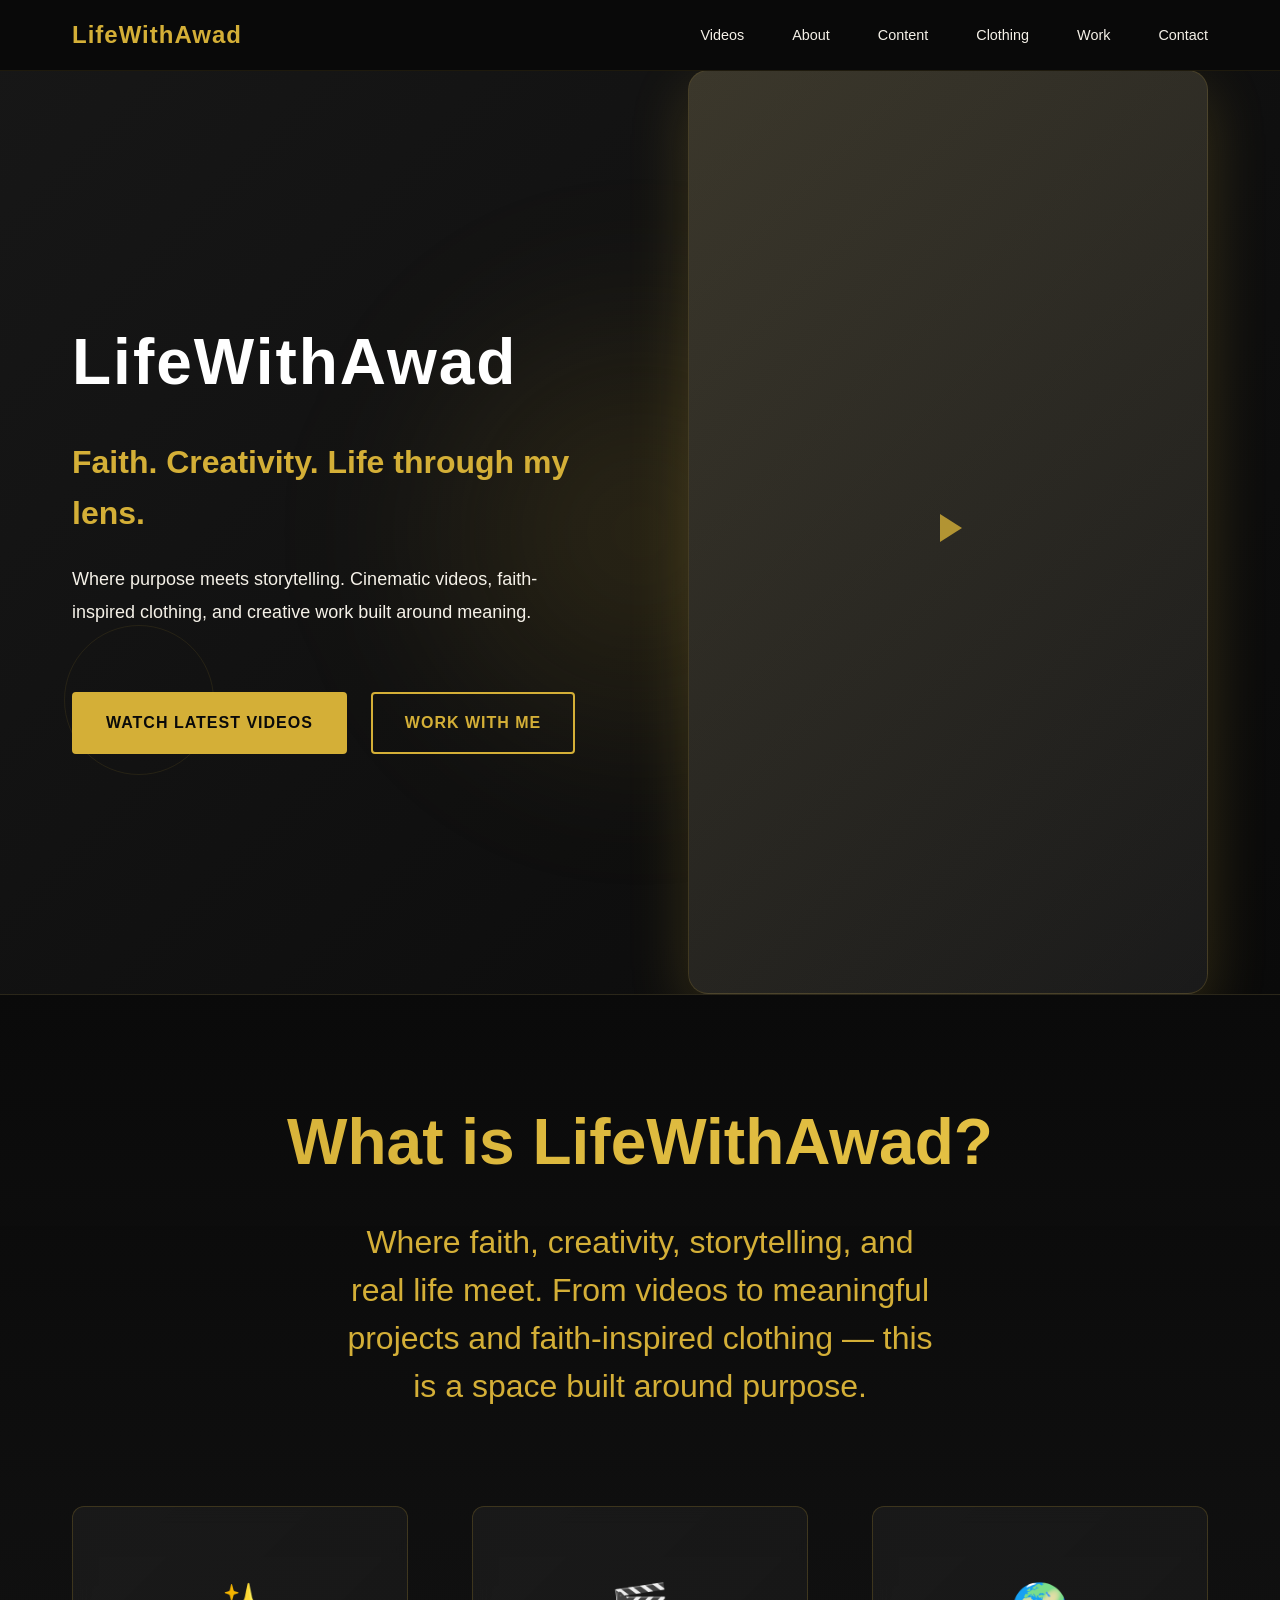
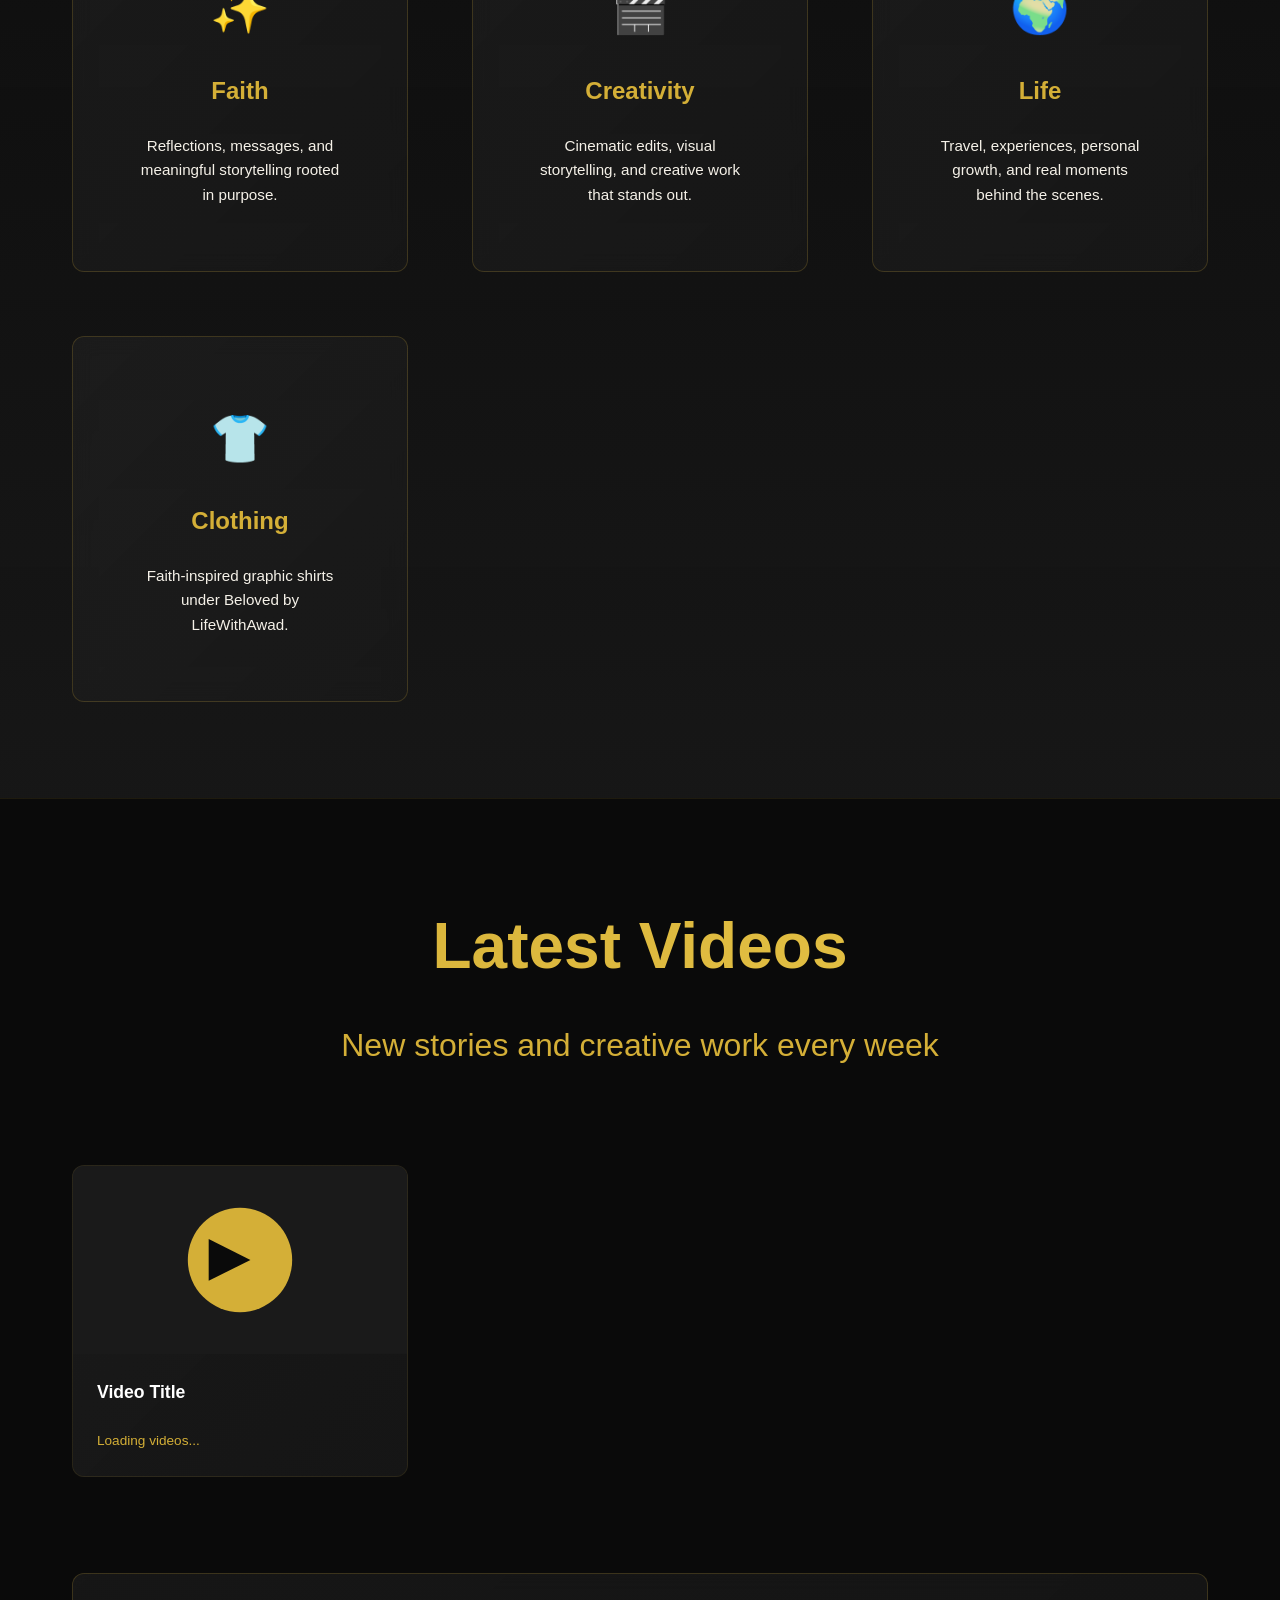
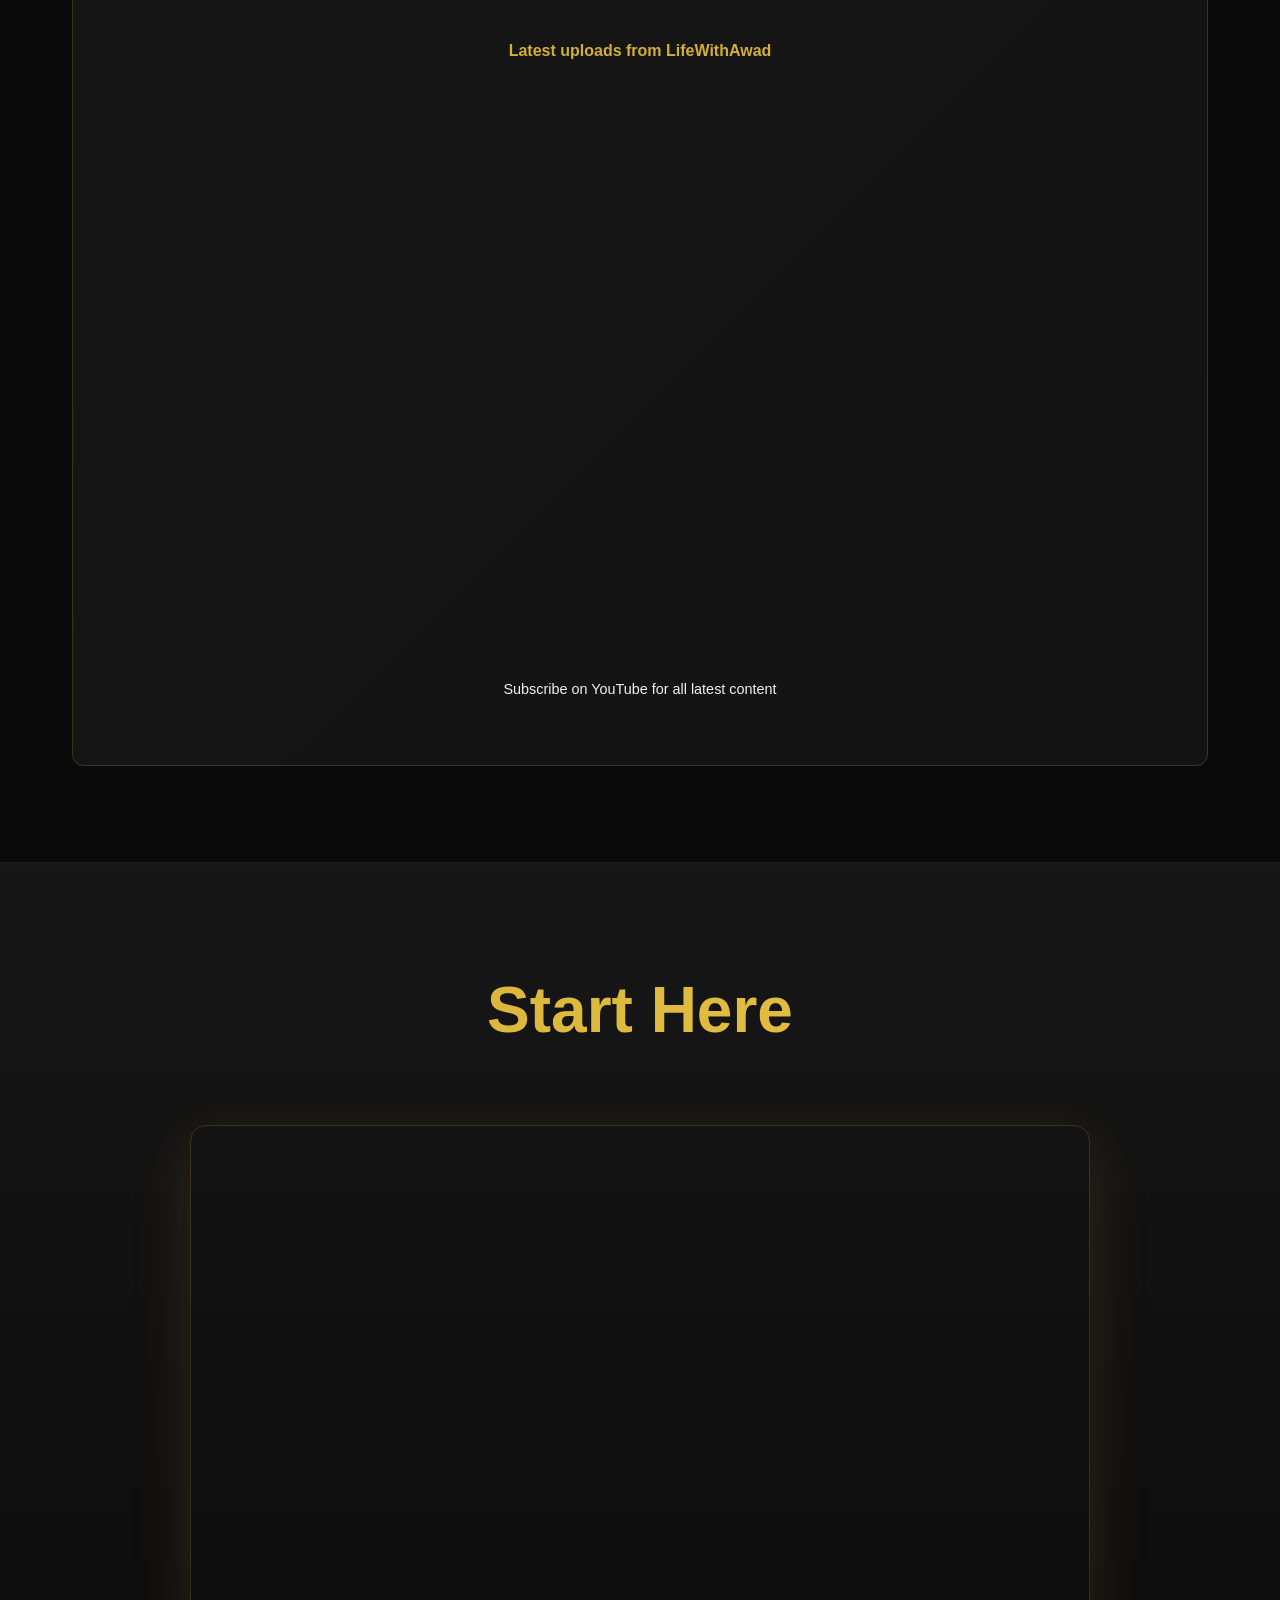
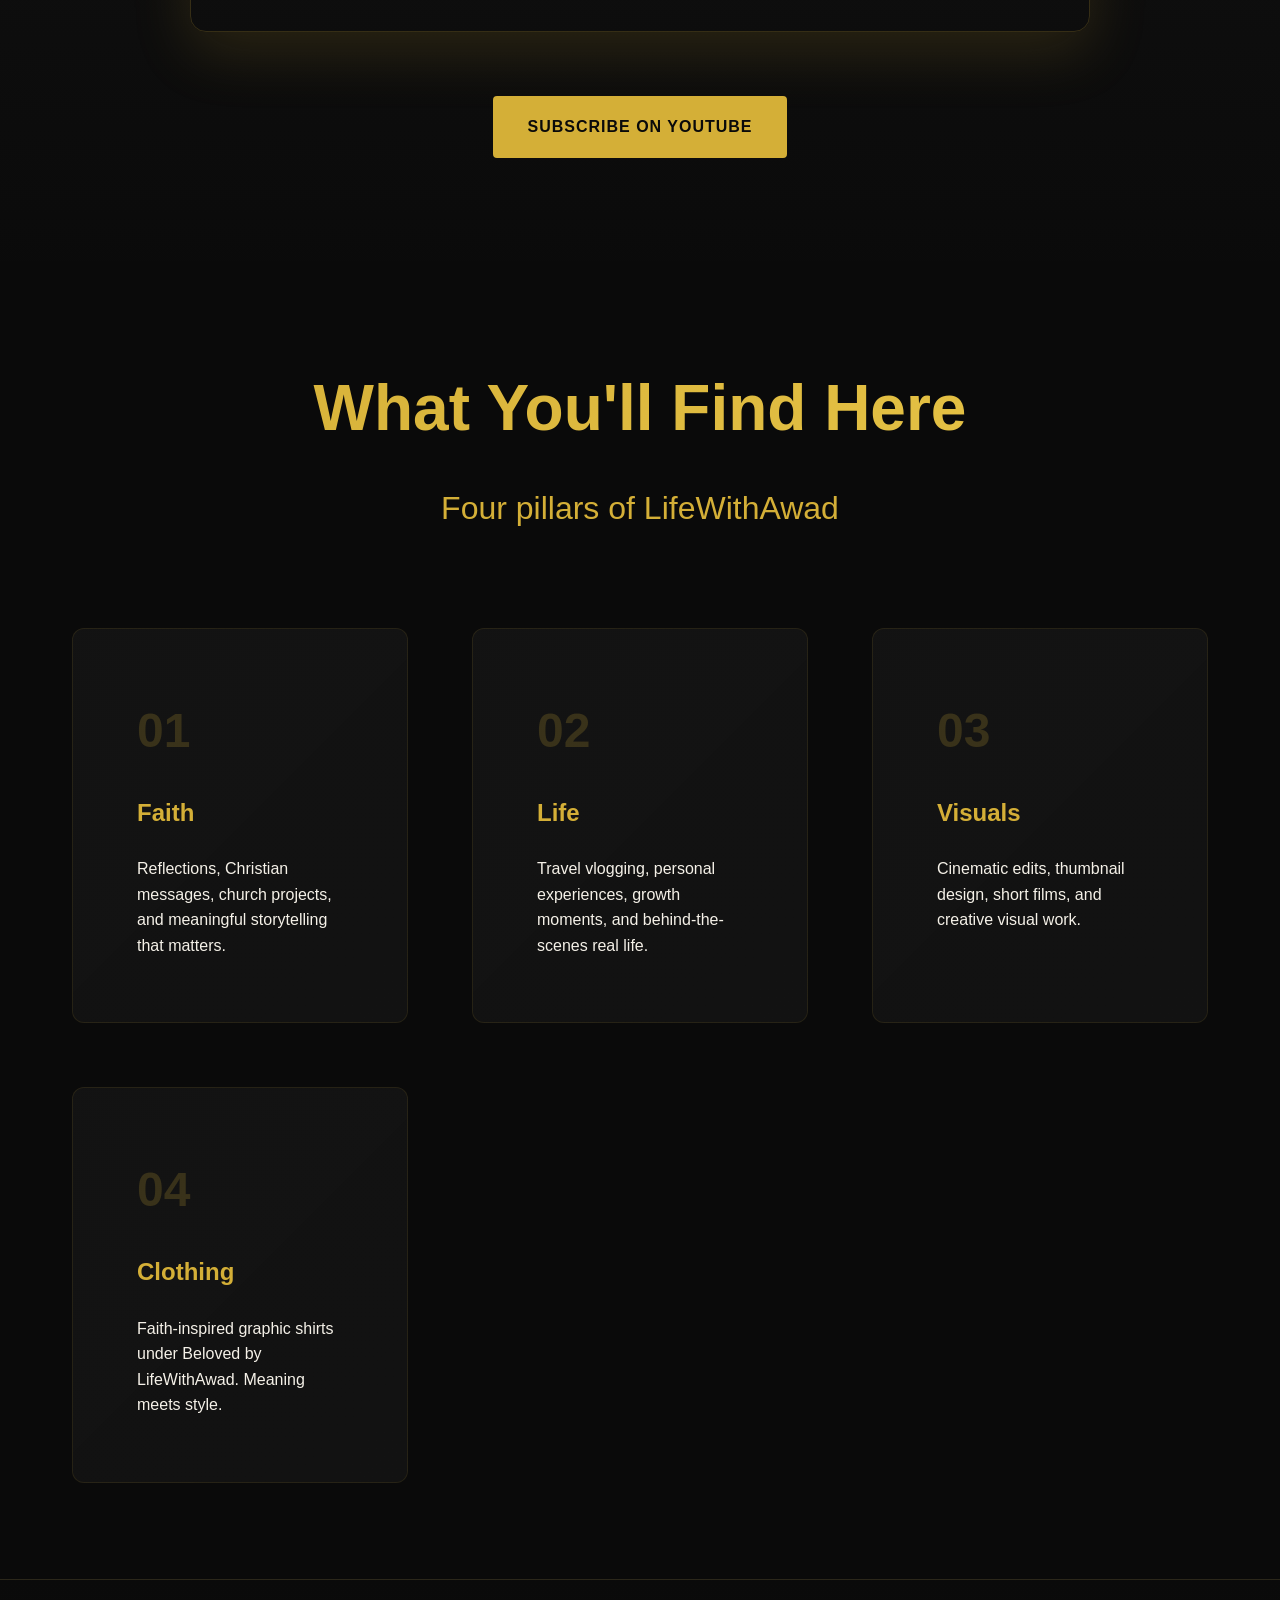
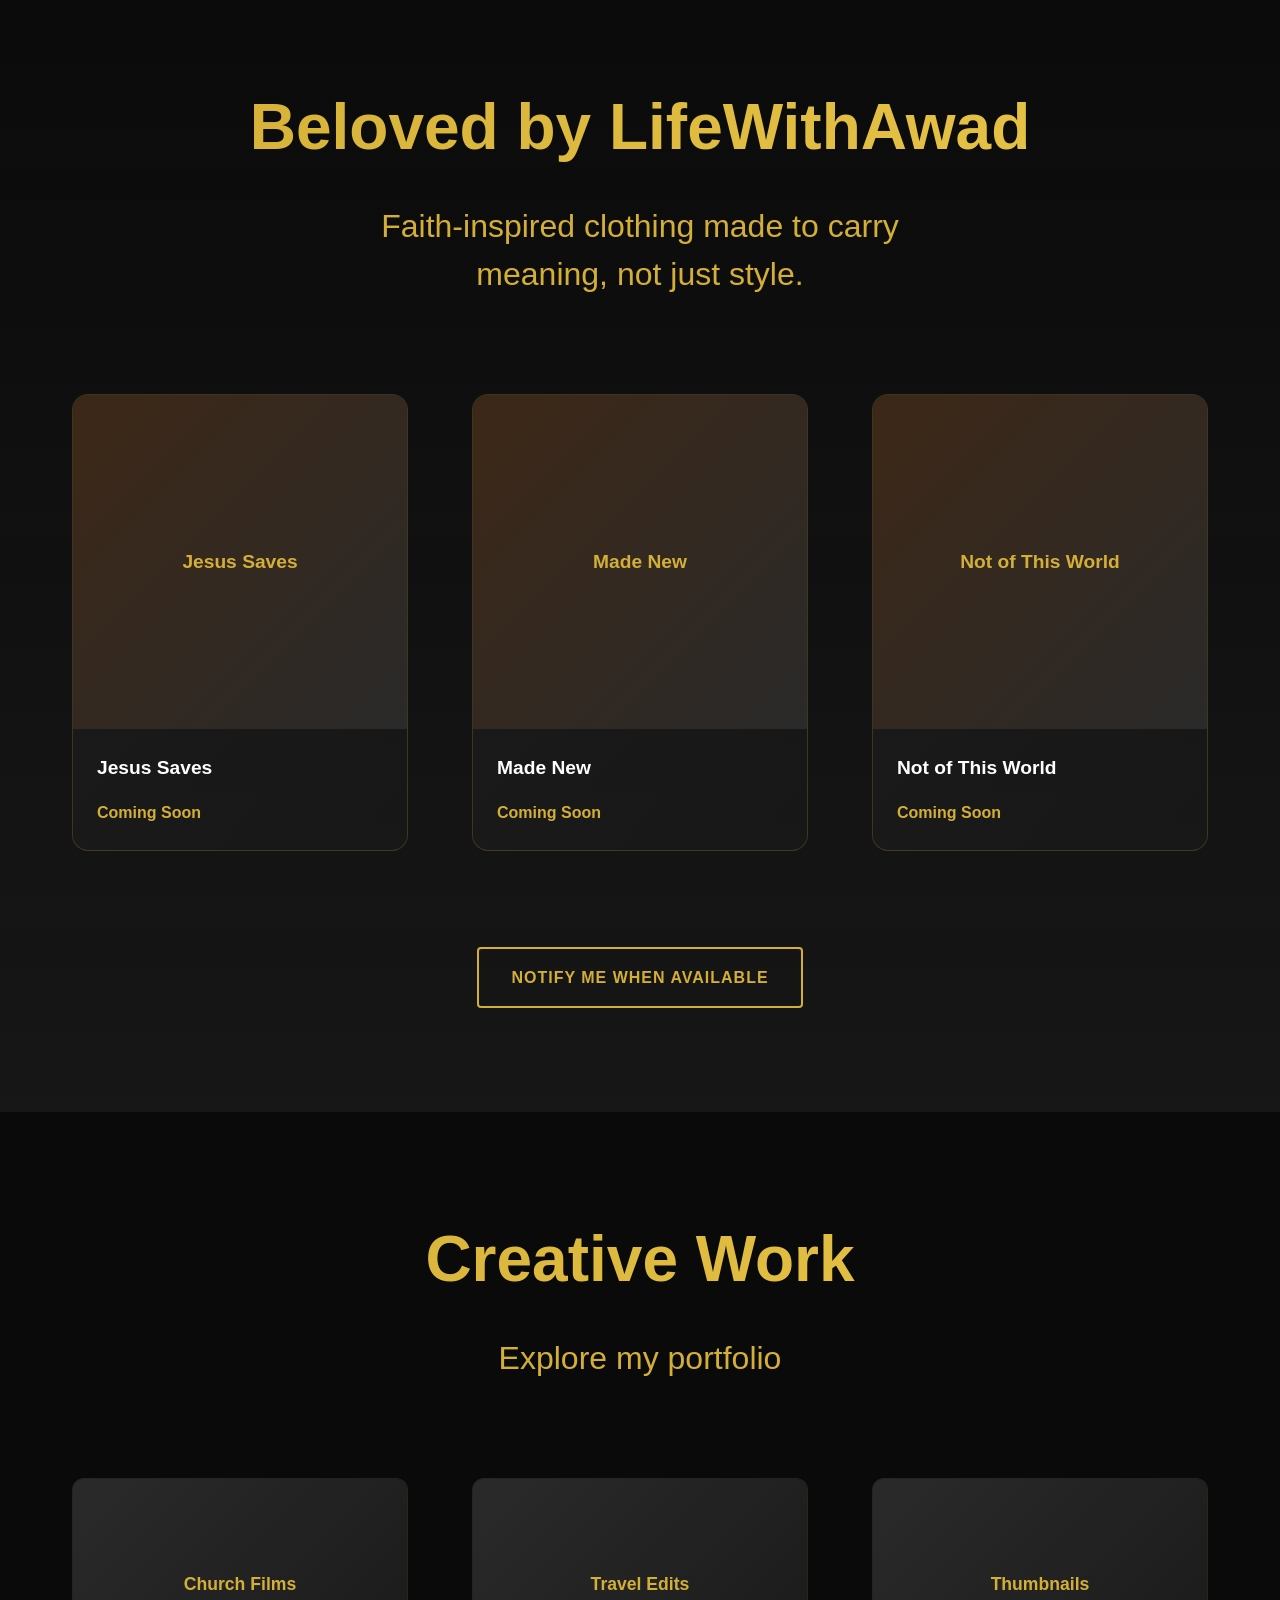
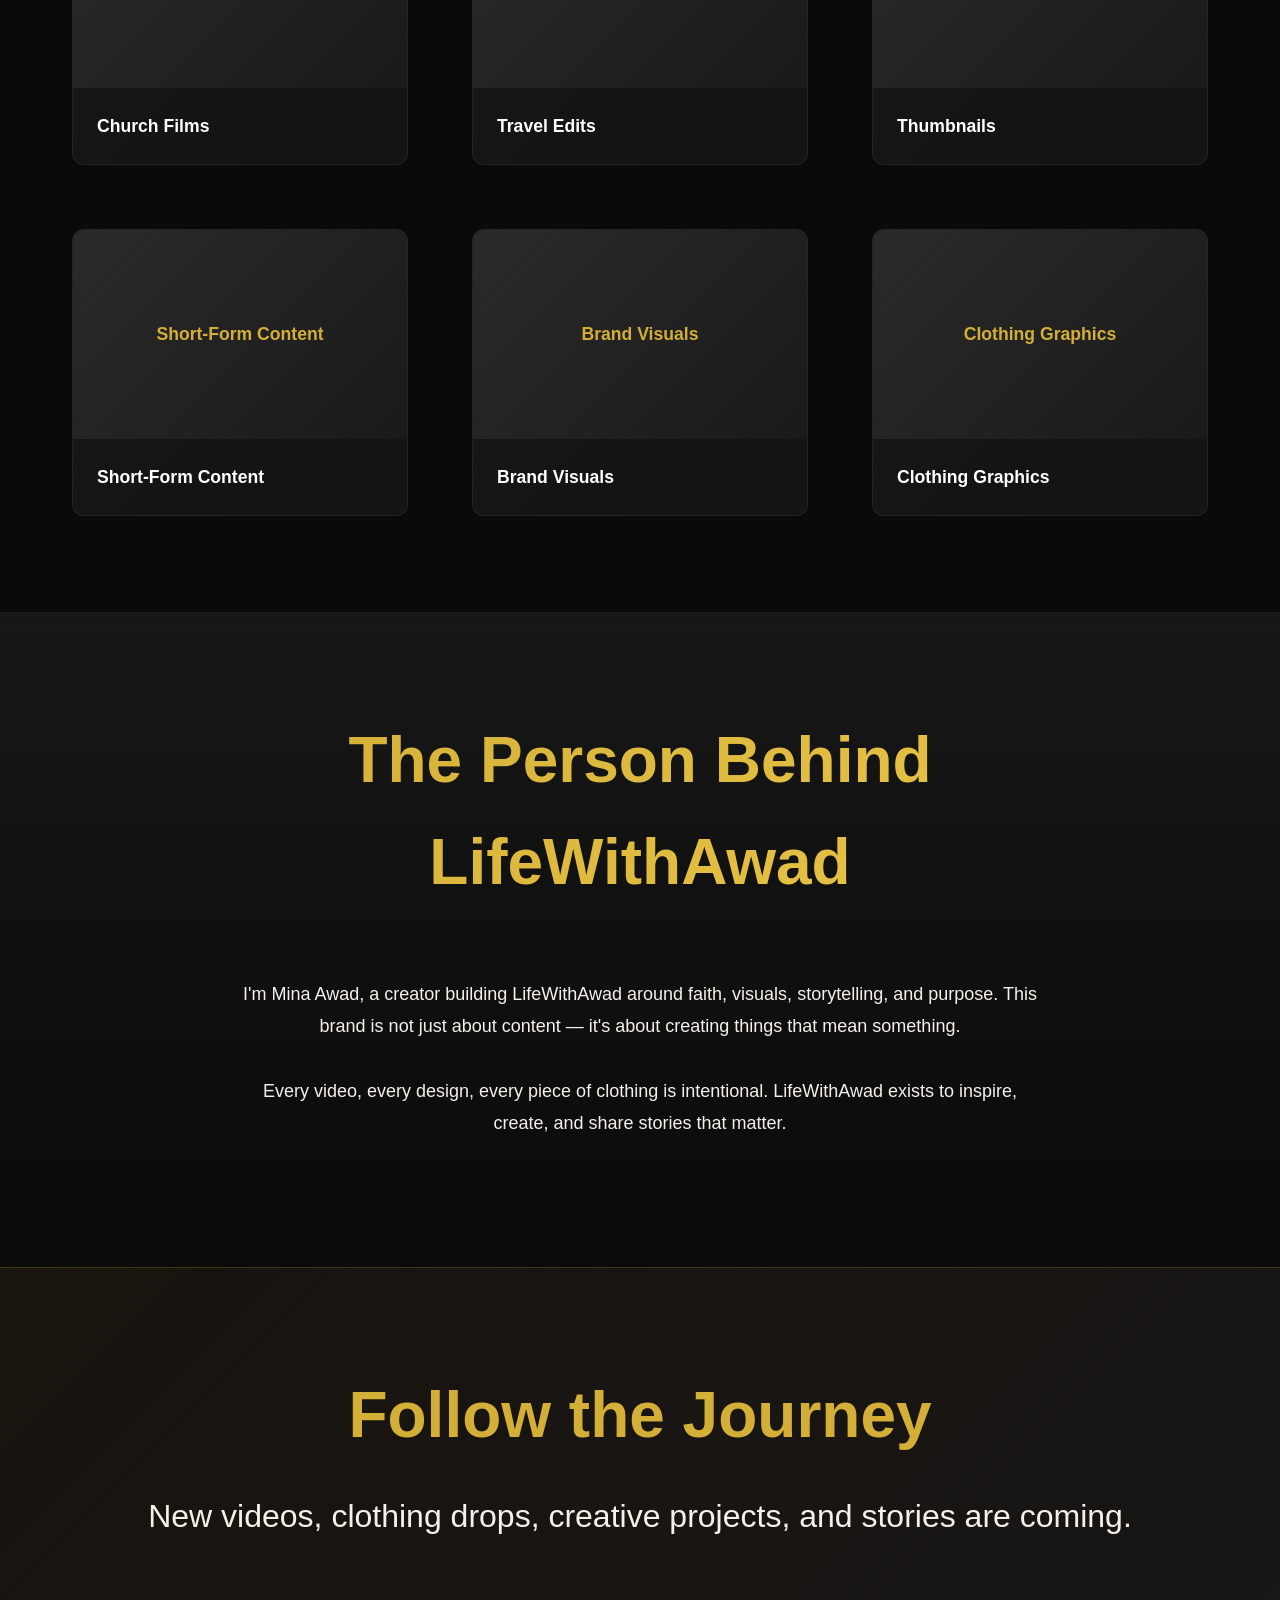
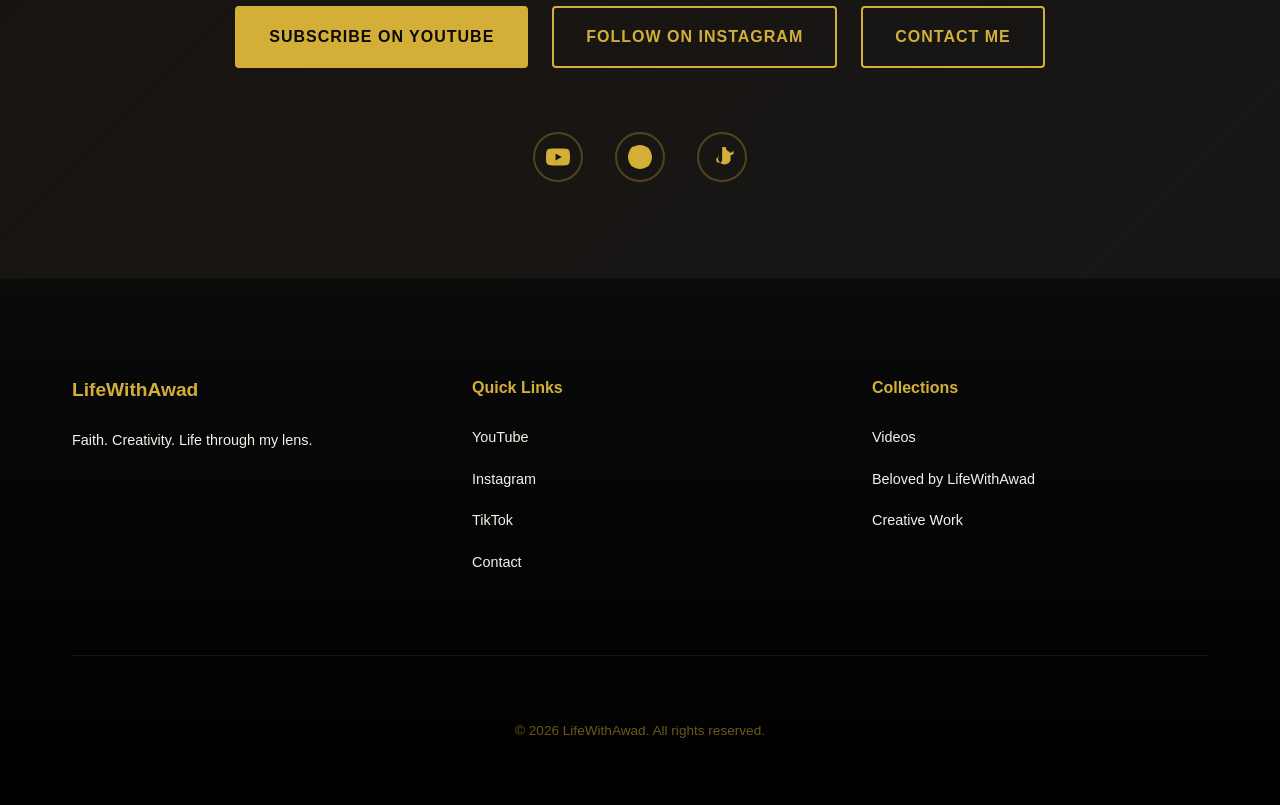
==== index.html @ f3b4cde4 "Initial commit: LifeWithAwad premium creator website" ====
<!DOCTYPE html>
<html lang="en">
<head>
    <meta charset="UTF-8">
    <meta name="viewport" content="width=device-width, initial-scale=1.0">
    <title>LifeWithAwad - Faith. Creativity. Life through my lens.</title>
    <meta name="description" content="LifeWithAwad: A cinematic creator brand blending faith, creativity, and storytelling. Explore videos, clothing, and creative work.">
    <link rel="stylesheet" href="styles.css">
</head>
<body>
    <!-- Navigation -->
    <nav class="navbar">
        <div class="nav-container">
            <div class="nav-logo">LifeWithAwad</div>
            <button class="hamburger" aria-label="Toggle menu">
                <span></span>
                <span></span>
                <span></span>
            </button>
            <ul class="nav-menu">
                <li><a href="#videos" class="nav-link">Videos</a></li>
                <li><a href="#about-what" class="nav-link">About</a></li>
                <li><a href="#pillars" class="nav-link">Content</a></li>
                <li><a href="#merch" class="nav-link">Clothing</a></li>
                <li><a href="#portfolio" class="nav-link">Work</a></li>
                <li><a href="#cta" class="nav-link">Contact</a></li>
            </ul>
        </div>
    </nav>

    <!-- Hero Section -->
    <section class="hero">
        <div class="hero-background">
            <div class="hero-gradient"></div>
            <div class="hero-glow"></div>
            <div class="floating-element float-1"></div>
            <div class="floating-element float-2"></div>
            <div class="floating-element float-3"></div>
        </div>

        <div class="hero-container">
            <div class="hero-content">
                <h1 class="hero-title">LifeWithAwad</h1>
                <p class="hero-tagline">Faith. Creativity. Life through my lens.</p>
                <p class="hero-description">
                    Where purpose meets storytelling. Cinematic videos, faith-inspired clothing, and creative work built around meaning.
                </p>
                <div class="hero-buttons">
                    <a href="#videos" class="btn btn-primary">Watch Latest Videos</a>
                    <a href="#cta" class="btn btn-secondary">Work With Me</a>
                </div>
            </div>

            <div class="hero-visual">
                <div class="video-card-mockup">
                    <div class="video-card-gradient"></div>
                    <div class="play-button">
                        <svg viewBox="0 0 24 24" width="48" height="48" fill="currentColor">
                            <path d="M8 5v14l11-7z"/>
                        </svg>
                    </div>
                </div>
            </div>
        </div>
    </section>

    <!-- What is LifeWithAwad -->
    <section class="what-is" id="about-what">
        <div class="container">
            <div class="section-header">
                <h2>What is LifeWithAwad?</h2>
                <p class="section-subtitle">
                    Where faith, creativity, storytelling, and real life meet. From videos to meaningful projects and faith-inspired clothing — this is a space built around purpose.
                </p>
            </div>

            <div class="pillars-grid">
                <div class="pillar-card" data-reveal>
                    <div class="pillar-icon">✨</div>
                    <h3>Faith</h3>
                    <p>Reflections, messages, and meaningful storytelling rooted in purpose.</p>
                </div>
                <div class="pillar-card" data-reveal>
                    <div class="pillar-icon">🎬</div>
                    <h3>Creativity</h3>
                    <p>Cinematic edits, visual storytelling, and creative work that stands out.</p>
                </div>
                <div class="pillar-card" data-reveal>
                    <div class="pillar-icon">🌍</div>
                    <h3>Life</h3>
                    <p>Travel, experiences, personal growth, and real moments behind the scenes.</p>
                </div>
                <div class="pillar-card" data-reveal>
                    <div class="pillar-icon">👕</div>
                    <h3>Clothing</h3>
                    <p>Faith-inspired graphic shirts under Beloved by LifeWithAwad.</p>
                </div>
            </div>
        </div>
    </section>

    <!-- Latest YouTube Videos -->
    <section class="videos-section" id="videos">
        <div class="container">
            <div class="section-header">
                <h2>Latest Videos</h2>
                <p class="section-subtitle">New stories and creative work every week</p>
            </div>

            <div class="videos-grid" id="videos-grid">
                <!-- Videos will be loaded here dynamically, or fallback to static embed -->
                <div class="video-card" data-reveal>
                    <div class="video-thumbnail-placeholder">
                        <svg viewBox="0 0 16 9" fill="none" xmlns="http://www.w3.org/2000/svg">
                            <rect width="16" height="9" fill="#1a1a1a"/>
                            <circle cx="8" cy="4.5" r="2.5" fill="#d4af37"/>
                            <path d="M6.5 3.5L6.5 5.5L8.5 4.5Z" fill="#0a0a0a"/>
                        </svg>
                    </div>
                    <h3>Video Title</h3>
                    <p class="video-date">Loading videos...</p>
                </div>
            </div>

            <!-- YouTube Playlist Fallback Embed -->
            <div class="youtube-playlist-embed">
                <p class="embed-label">Latest uploads from LifeWithAwad</p>
                <iframe
                    width="100%"
                    height="480"
                    src="https://www.youtube.com/embed?listType=user_uploads&list=LifeWithAwad"
                    frameborder="0"
                    allow="autoplay; encrypted-media"
                    allowfullscreen
                    title="LifeWithAwad YouTube Channel">
                </iframe>
                <p class="embed-note">Subscribe on YouTube for all latest content</p>
            </div>
        </div>
    </section>

    <!-- Featured Video Section -->
    <section class="featured-section">
        <div class="container">
            <h2>Start Here</h2>
            <div class="featured-video-wrapper">
                <iframe
                    width="100%"
                    height="600"
                    src="https://www.youtube.com/embed/dQw4w9WgXcQ"
                    frameborder="0"
                    allow="autoplay; encrypted-media"
                    allowfullscreen
                    title="LifeWithAwad Featured Video">
                </iframe>
            </div>
            <div class="featured-cta">
                <a href="https://www.youtube.com/@LifeWithAwad" target="_blank" class="btn btn-primary">Subscribe on YouTube</a>
            </div>
        </div>
    </section>

    <!-- Content Pillars -->
    <section class="pillars-section" id="pillars">
        <div class="container">
            <div class="section-header">
                <h2>What You'll Find Here</h2>
                <p class="section-subtitle">Four pillars of LifeWithAwad</p>
            </div>

            <div class="pillars-showcase">
                <div class="pillar-item" data-reveal>
                    <div class="pillar-number">01</div>
                    <h3>Faith</h3>
                    <p>Reflections, Christian messages, church projects, and meaningful storytelling that matters.</p>
                </div>
                <div class="pillar-item" data-reveal>
                    <div class="pillar-number">02</div>
                    <h3>Life</h3>
                    <p>Travel vlogging, personal experiences, growth moments, and behind-the-scenes real life.</p>
                </div>
                <div class="pillar-item" data-reveal>
                    <div class="pillar-number">03</div>
                    <h3>Visuals</h3>
                    <p>Cinematic edits, thumbnail design, short films, and creative visual work.</p>
                </div>
                <div class="pillar-item" data-reveal>
                    <div class="pillar-number">04</div>
                    <h3>Clothing</h3>
                    <p>Faith-inspired graphic shirts under Beloved by LifeWithAwad. Meaning meets style.</p>
                </div>
            </div>
        </div>
    </section>

    <!-- Beloved by LifeWithAwad (Merch) -->
    <section class="merch-section" id="merch">
        <div class="container">
            <div class="section-header">
                <h2>Beloved by LifeWithAwad</h2>
                <p class="section-subtitle">Faith-inspired clothing made to carry meaning, not just style.</p>
            </div>

            <div class="merch-grid">
                <div class="merch-card" data-reveal>
                    <div class="merch-image-placeholder">
                        <span>Jesus Saves</span>
                    </div>
                    <h3>Jesus Saves</h3>
                    <p>Coming Soon</p>
                </div>
                <div class="merch-card" data-reveal>
                    <div class="merch-image-placeholder">
                        <span>Made New</span>
                    </div>
                    <h3>Made New</h3>
                    <p>Coming Soon</p>
                </div>
                <div class="merch-card" data-reveal>
                    <div class="merch-image-placeholder">
                        <span>Not of This World</span>
                    </div>
                    <h3>Not of This World</h3>
                    <p>Coming Soon</p>
                </div>
            </div>

            <div class="merch-cta">
                <a href="#cta" class="btn btn-secondary">Notify Me When Available</a>
            </div>
        </div>
    </section>

    <!-- Creative Portfolio -->
    <section class="portfolio-section" id="portfolio">
        <div class="container">
            <div class="section-header">
                <h2>Creative Work</h2>
                <p class="section-subtitle">Explore my portfolio</p>
            </div>

            <div class="portfolio-grid">
                <div class="portfolio-card" data-reveal>
                    <div class="portfolio-placeholder">
                        <span>Church Films</span>
                    </div>
                    <h3>Church Films</h3>
                </div>
                <div class="portfolio-card" data-reveal>
                    <div class="portfolio-placeholder">
                        <span>Travel Edits</span>
                    </div>
                    <h3>Travel Edits</h3>
                </div>
                <div class="portfolio-card" data-reveal>
                    <div class="portfolio-placeholder">
                        <span>Thumbnails</span>
                    </div>
                    <h3>Thumbnails</h3>
                </div>
                <div class="portfolio-card" data-reveal>
                    <div class="portfolio-placeholder">
                        <span>Short-Form Content</span>
                    </div>
                    <h3>Short-Form Content</h3>
                </div>
                <div class="portfolio-card" data-reveal>
                    <div class="portfolio-placeholder">
                        <span>Brand Visuals</span>
                    </div>
                    <h3>Brand Visuals</h3>
                </div>
                <div class="portfolio-card" data-reveal>
                    <div class="portfolio-placeholder">
                        <span>Clothing Graphics</span>
                    </div>
                    <h3>Clothing Graphics</h3>
                </div>
            </div>
        </div>
    </section>

    <!-- About Section -->
    <section class="about-section">
        <div class="container">
            <div class="about-content" data-reveal>
                <h2>The Person Behind LifeWithAwad</h2>
                <p>
                    I'm Mina Awad, a creator building LifeWithAwad around faith, visuals, storytelling, and purpose. This brand is not just about content — it's about creating things that mean something.
                </p>
                <p>
                    Every video, every design, every piece of clothing is intentional. LifeWithAwad exists to inspire, create, and share stories that matter.
                </p>
            </div>
        </div>
    </section>

    <!-- Final CTA Section -->
    <section class="cta-section" id="cta">
        <div class="container">
            <div class="cta-content">
                <h2>Follow the Journey</h2>
                <p>New videos, clothing drops, creative projects, and stories are coming.</p>
                <div class="cta-buttons">
                    <!-- UPDATE THESE LINKS WITH YOUR ACTUAL SOCIAL MEDIA AND CONTACT INFO -->
                    <a href="https://www.youtube.com/@LifeWithAwad" target="_blank" class="btn btn-primary">Subscribe on YouTube</a>
                    <a href="https://www.instagram.com/lifewithaawad" target="_blank" class="btn btn-secondary">Follow on Instagram</a>
                    <a href="mailto:contact@lifewithawaad.com" class="btn btn-secondary">Contact Me</a>
                </div>
            </div>
            <div class="social-icons">
                <!-- UPDATE THESE LINKS -->
                <a href="https://www.youtube.com/@LifeWithAwad" target="_blank" aria-label="YouTube" class="social-icon">
                    <svg viewBox="0 0 24 24" fill="currentColor"><path d="M23.498 6.186a3.016 3.016 0 0 0-2.122-2.136C19.505 3.545 12 3.545 12 3.545s-7.505 0-9.377.505A3.017 3.017 0 0 0 .502 6.186C0 8.07 0 12 0 12s0 3.93.502 5.814a3.016 3.016 0 0 0 2.122 2.136c1.871.505 9.376.505 9.376.505s7.505 0 9.377-.505a3.015 3.015 0 0 0 2.122-2.136C24 15.93 24 12 24 12s0-3.93-.502-5.814zM9.545 15.568V8.432L15.818 12l-6.273 3.568z"/></svg>
                </a>
                <a href="https://www.instagram.com/lifewithaawad" target="_blank" aria-label="Instagram" class="social-icon">
                    <svg viewBox="0 0 24 24" fill="currentColor"><path d="M12 0C5.373 0 0 5.373 0 12s5.373 12 12 12 12-5.373 12-12S18.627 0 12 0m0 2.162c2.703 0 3.02.01 4.083.06 1.064.049 1.62.228 2.228.5.588.267 1.024.556 1.466 1.002.445.443.735.876 1.002 1.466.272.608.45 1.163.499 2.228.052 1.064.061 1.38.061 4.083s-.009 3.02-.061 4.083c-.049 1.064-.227 1.62-.499 2.228a3.9 3.9 0 0 1-1.002 1.466 3.83 3.83 0 0 1-1.466 1.002c-.608.272-1.163.45-2.228.499-1.064.052-1.38.061-4.083.061s-3.02-.009-4.083-.061c-1.064-.049-1.62-.227-2.228-.499a3.9 3.9 0 0 1-1.466-1.002 3.83 3.83 0 0 1-1.002-1.466c-.272-.608-.45-1.163-.499-2.228C2.171 15.02 2.162 14.703 2.162 12s.009-3.02.061-4.083c.049-1.064.227-1.62.499-2.228a3.9 3.9 0 0 1 1.002-1.466 3.83 3.83 0 0 1 1.466-1.002c.608-.272 1.163-.45 2.228-.499 1.064-.052 1.38-.061 4.083-.061m0-1.296C9.21 0.866 8.869.875 7.776.927 6.689.978 5.891 1.162 5.203 1.442 4.491 1.732 3.899 2.124 3.312 2.707c-.587.587-.978 1.179-1.265 1.891-.281.688-.464 1.486-.515 2.573C1.466 8.869 1.458 9.21 1.458 12s.008 3.131.059 4.224c.051 1.087.234 1.885.515 2.573.287.712.678 1.304 1.265 1.891.587.583 1.179.974 1.891 1.265.688.281 1.486.464 2.573.515 1.093.051 1.434.059 4.224.059s3.131-.008 4.224-.059c1.087-.051 1.885-.234 2.573-.515.712-.287 1.304-.678 1.891-1.265.583-.587.974-1.179 1.265-1.891.281-.688.464-1.486.515-2.573.051-1.093.059-1.434.059-4.224s-.008-3.131-.059-4.224c-.051-1.087-.234-1.885-.515-2.573-.287-.712-.678-1.304-1.265-1.891-.587-.583-1.179-.974-1.891-1.265-.688-.281-1.486-.464-2.573-.515C15.131.875 14.79.866 12 .866z"/></svg>
                </a>
                <a href="https://www.tiktok.com/@lifewithaawad" target="_blank" aria-label="TikTok" class="social-icon">
                    <svg viewBox="0 0 24 24" fill="currentColor"><path d="M19.59 6.69a4.83 4.83 0 0 1-3.77-4.25V2h-3.68v12.7a2.85 2.85 0 1 1-5.92 0 2.87 2.87 0 0 1 2.31-2.64V9.86a6.59 6.59 0 1 0 12.03 5.75v-5.62a4.71 4.71 0 0 0 2.93-.9v-3.3a4.5 4.5 0 0 1-3.88 2z"/></svg>
                </a>
            </div>
        </div>
    </section>

    <!-- Footer -->
    <footer class="footer">
        <div class="container">
            <div class="footer-content">
                <div class="footer-section">
                    <h3>LifeWithAwad</h3>
                    <p>Faith. Creativity. Life through my lens.</p>
                </div>
                <div class="footer-section">
                    <h4>Quick Links</h4>
                    <ul>
                        <li><a href="https://www.youtube.com/@LifeWithAwad" target="_blank">YouTube</a></li>
                        <li><a href="https://www.instagram.com/lifewithaawad" target="_blank">Instagram</a></li>
                        <li><a href="https://www.tiktok.com/@lifewithaawad" target="_blank">TikTok</a></li>
                        <li><a href="mailto:contact@lifewithaawad.com">Contact</a></li>
                    </ul>
                </div>
                <div class="footer-section">
                    <h4>Collections</h4>
                    <ul>
                        <li><a href="#videos">Videos</a></li>
                        <li><a href="#merch">Beloved by LifeWithAwad</a></li>
                        <li><a href="#portfolio">Creative Work</a></li>
                    </ul>
                </div>
            </div>
            <div class="footer-bottom">
                <p>&copy; 2026 LifeWithAwad. All rights reserved.</p>
            </div>
        </div>
    </footer>

    <script src="script.js"></script>
</body>
</html>
---- styles.css ----
/* ====== CSS Variables & Reset ====== */
:root {
    --color-black: #0a0a0a;
    --color-charcoal: #1a1a1a;
    --color-dark-gray: #2a2a2a;
    --color-gold: #d4af37;
    --color-gold-light: #e8c547;
    --color-cream: #f5f1e8;
    --color-white: #ffffff;
    --color-brown: #3d2817;

    --spacing-xs: 0.5rem;
    --spacing-sm: 1rem;
    --spacing-md: 1.5rem;
    --spacing-lg: 2rem;
    --spacing-xl: 3rem;
    --spacing-2xl: 4rem;
    --spacing-3xl: 6rem;

    --transition: all 0.3s cubic-bezier(0.25, 0.46, 0.45, 0.94);
    --transition-slow: all 0.6s cubic-bezier(0.25, 0.46, 0.45, 0.94);

    --font-primary: 'Segoe UI', Tahoma, Geneva, Verdana, sans-serif;
    --font-size-base: clamp(1rem, 1.5vw, 1.125rem);
    --font-size-lg: clamp(1.5rem, 2.5vw, 2rem);
    --font-size-xl: clamp(2rem, 4vw, 3rem);
    --font-size-2xl: clamp(2.5rem, 5vw, 4rem);

    scroll-behavior: smooth;
}

* {
    margin: 0;
    padding: 0;
    box-sizing: border-box;
}

body {
    font-family: var(--font-primary);
    background-color: var(--color-black);
    color: var(--color-cream);
    line-height: 1.6;
    overflow-x: hidden;
}

html {
    scroll-behavior: smooth;
}

/* ====== Utility Classes ====== */
.container {
    max-width: 1200px;
    margin: 0 auto;
    padding: 0 var(--spacing-lg);
}

.section-header {
    text-align: center;
    margin-bottom: var(--spacing-3xl);
}

.section-header h2 {
    font-size: var(--font-size-2xl);
    margin-bottom: var(--spacing-md);
    background: linear-gradient(135deg, var(--color-gold), var(--color-gold-light));
    -webkit-background-clip: text;
    -webkit-text-fill-color: transparent;
    background-clip: text;
}

.section-subtitle {
    font-size: var(--font-size-lg);
    color: var(--color-gold);
    max-width: 600px;
    margin: 0 auto;
    line-height: 1.5;
}

/* ====== Buttons ====== */
.btn {
    display: inline-block;
    padding: var(--spacing-sm) var(--spacing-lg);
    font-size: 1rem;
    font-weight: 600;
    text-decoration: none;
    border: 2px solid var(--color-gold);
    border-radius: 4px;
    transition: var(--transition);
    cursor: pointer;
    text-transform: uppercase;
    letter-spacing: 1px;
    position: relative;
    overflow: hidden;
}

.btn::before {
    content: '';
    position: absolute;
    top: 0;
    left: -100%;
    width: 100%;
    height: 100%;
    background-color: var(--color-gold);
    transition: left 0.3s ease;
    z-index: -1;
}

.btn:hover::before {
    left: 0;
}

.btn-primary {
    background-color: var(--color-gold);
    color: var(--color-black);
    border-color: var(--color-gold);
}

.btn-primary:hover {
    background-color: var(--color-gold-light);
    border-color: var(--color-gold-light);
    transform: translateY(-2px);
    box-shadow: 0 12px 24px rgba(212, 175, 55, 0.3);
}

.btn-secondary {
    background-color: transparent;
    color: var(--color-gold);
    border-color: var(--color-gold);
}

.btn-secondary:hover {
    background-color: var(--color-gold);
    color: var(--color-black);
    transform: translateY(-2px);
    box-shadow: 0 12px 24px rgba(212, 175, 55, 0.3);
}

/* ====== Navigation ====== */
.navbar {
    position: fixed;
    top: 0;
    width: 100%;
    background: rgba(10, 10, 10, 0.95);
    backdrop-filter: blur(10px);
    z-index: 1000;
    border-bottom: 1px solid rgba(212, 175, 55, 0.1);
}

.nav-container {
    max-width: 1200px;
    margin: 0 auto;
    padding: 0 var(--spacing-lg);
    display: flex;
    justify-content: space-between;
    align-items: center;
    height: 70px;
}

.nav-logo {
    font-size: 1.5rem;
    font-weight: bold;
    color: var(--color-gold);
    letter-spacing: 1px;
}

.nav-menu {
    display: flex;
    list-style: none;
    gap: var(--spacing-xl);
}

.nav-link {
    color: var(--color-cream);
    text-decoration: none;
    position: relative;
    font-size: 0.9rem;
    font-weight: 500;
    transition: color 0.3s ease;
}

.nav-link::after {
    content: '';
    position: absolute;
    bottom: -4px;
    left: 0;
    width: 0;
    height: 2px;
    background-color: var(--color-gold);
    transition: width 0.3s ease;
}

.nav-link:hover {
    color: var(--color-gold);
}

.nav-link:hover::after {
    width: 100%;
}

.hamburger {
    display: none;
    flex-direction: column;
    cursor: pointer;
    background: none;
    border: none;
    gap: 5px;
}

.hamburger span {
    width: 25px;
    height: 3px;
    background-color: var(--color-gold);
    border-radius: 2px;
    transition: var(--transition);
}

.hamburger.active span:nth-child(1) {
    transform: rotate(45deg) translate(8px, 8px);
}

.hamburger.active span:nth-child(2) {
    opacity: 0;
}

.hamburger.active span:nth-child(3) {
    transform: rotate(-45deg) translate(7px, -7px);
}

@media (max-width: 768px) {
    .hamburger {
        display: flex;
    }

    .nav-menu {
        position: absolute;
        top: 70px;
        left: 0;
        width: 100%;
        flex-direction: column;
        background: rgba(10, 10, 10, 0.99);
        gap: 0;
        max-height: 0;
        overflow: hidden;
        transition: max-height 0.3s ease;
    }

    .nav-menu.active {
        max-height: 400px;
    }

    .nav-menu li {
        border-bottom: 1px solid rgba(212, 175, 55, 0.1);
    }

    .nav-link {
        display: block;
        padding: var(--spacing-md) var(--spacing-lg);
    }
}

/* ====== Hero Section ====== */
.hero {
    position: relative;
    min-height: 100vh;
    display: flex;
    align-items: center;
    justify-content: center;
    margin-top: 70px;
    overflow: hidden;
}

.hero-background {
    position: absolute;
    top: 0;
    left: 0;
    right: 0;
    bottom: 0;
    z-index: 0;
}

.hero-gradient {
    position: absolute;
    top: 0;
    left: 0;
    right: 0;
    bottom: 0;
    background: linear-gradient(135deg, rgba(26, 26, 26, 0.8) 0%, rgba(10, 10, 10, 0.95) 100%);
}

.hero-glow {
    position: absolute;
    top: 50%;
    left: 50%;
    width: 600px;
    height: 600px;
    background: radial-gradient(circle, rgba(212, 175, 55, 0.15) 0%, transparent 70%);
    border-radius: 50%;
    transform: translate(-50%, -50%);
    filter: blur(60px);
    animation: pulse 8s ease-in-out infinite;
}

@keyframes pulse {
    0%, 100% { transform: translate(-50%, -50%) scale(1); }
    50% { transform: translate(-50%, -50%) scale(1.1); }
}

.floating-element {
    position: absolute;
    width: 100px;
    height: 100px;
    border: 1px solid rgba(212, 175, 55, 0.1);
    border-radius: 50%;
    animation: float 6s ease-in-out infinite;
}

.float-1 {
    top: 10%;
    right: 10%;
    animation-delay: 0s;
}

.float-2 {
    top: 60%;
    left: 5%;
    width: 150px;
    height: 150px;
    animation-delay: 1s;
}

.float-3 {
    bottom: 15%;
    right: 15%;
    width: 120px;
    height: 120px;
    animation-delay: 2s;
}

@keyframes float {
    0%, 100% { transform: translateY(0px); }
    50% { transform: translateY(-30px); }
}

.hero-container {
    position: relative;
    z-index: 1;
    display: grid;
    grid-template-columns: 1fr 1fr;
    gap: var(--spacing-3xl);
    align-items: center;
    max-width: 1200px;
    padding: 0 var(--spacing-lg);
    margin: 0 auto;
}

.hero-content {
    animation: slideInLeft 0.8s ease;
}

.hero-title {
    font-size: var(--font-size-2xl);
    margin-bottom: var(--spacing-md);
    color: var(--color-white);
    font-weight: 700;
    letter-spacing: 2px;
}

.hero-tagline {
    font-size: var(--font-size-lg);
    color: var(--color-gold);
    margin-bottom: var(--spacing-md);
    font-weight: 600;
}

.hero-description {
    font-size: var(--font-size-base);
    color: var(--color-cream);
    margin-bottom: var(--spacing-2xl);
    line-height: 1.8;
    max-width: 500px;
}

.hero-buttons {
    display: flex;
    gap: var(--spacing-md);
    flex-wrap: wrap;
}

.hero-visual {
    animation: slideInRight 0.8s ease;
}

.video-card-mockup {
    position: relative;
    aspect-ratio: 9 / 16;
    background: linear-gradient(135deg, var(--color-dark-gray), var(--color-charcoal));
    border-radius: 20px;
    overflow: hidden;
    border: 1px solid rgba(212, 175, 55, 0.2);
    box-shadow: 0 20px 60px rgba(212, 175, 55, 0.2);
    display: flex;
    align-items: center;
    justify-content: center;
}

.video-card-gradient {
    position: absolute;
    top: 0;
    left: 0;
    right: 0;
    bottom: 0;
    background: linear-gradient(135deg, rgba(212, 175, 55, 0.1), transparent);
    animation: shimmer 3s ease-in-out infinite;
}

@keyframes shimmer {
    0%, 100% { opacity: 0.5; }
    50% { opacity: 1; }
}

.play-button {
    position: relative;
    z-index: 2;
    color: var(--color-gold);
    opacity: 0.8;
    transition: var(--transition);
}

.video-card-mockup:hover .play-button {
    opacity: 1;
    transform: scale(1.1);
}

@keyframes slideInLeft {
    from {
        opacity: 0;
        transform: translateX(-50px);
    }
    to {
        opacity: 1;
        transform: translateX(0);
    }
}

@keyframes slideInRight {
    from {
        opacity: 0;
        transform: translateX(50px);
    }
    to {
        opacity: 1;
        transform: translateX(0);
    }
}

@media (max-width: 1024px) {
    .hero-container {
        grid-template-columns: 1fr;
    }

    .hero-visual {
        max-width: 300px;
        margin: 0 auto;
    }
}

/* ====== What is LifeWithAwad Section ====== */
.what-is {
    padding: var(--spacing-3xl) 0;
    background: linear-gradient(180deg, rgba(10, 10, 10, 0.5), rgba(26, 26, 26, 0.8));
    border-top: 1px solid rgba(212, 175, 55, 0.1);
    border-bottom: 1px solid rgba(212, 175, 55, 0.1);
}

.pillars-grid {
    display: grid;
    grid-template-columns: repeat(auto-fit, minmax(250px, 1fr));
    gap: var(--spacing-2xl);
}

.pillar-card {
    background: linear-gradient(135deg, rgba(42, 42, 42, 0.4), rgba(26, 26, 26, 0.6));
    border: 1px solid rgba(212, 175, 55, 0.2);
    border-radius: 12px;
    padding: var(--spacing-2xl);
    text-align: center;
    transition: var(--transition-slow);
    backdrop-filter: blur(10px);
}

.pillar-card:hover {
    border-color: var(--color-gold);
    transform: translateY(-8px);
    box-shadow: 0 20px 40px rgba(212, 175, 55, 0.15);
}

.pillar-icon {
    font-size: 3rem;
    margin-bottom: var(--spacing-md);
    display: block;
}

.pillar-card h3 {
    font-size: 1.5rem;
    color: var(--color-gold);
    margin-bottom: var(--spacing-md);
}

.pillar-card p {
    font-size: 0.95rem;
    color: var(--color-cream);
    line-height: 1.6;
}

/* ====== Videos Section ====== */
.videos-section {
    padding: var(--spacing-3xl) 0;
    background: var(--color-black);
}

.videos-grid {
    display: grid;
    grid-template-columns: repeat(auto-fill, minmax(250px, 1fr));
    gap: var(--spacing-2xl);
    margin-bottom: var(--spacing-3xl);
}

.video-card {
    background: linear-gradient(135deg, rgba(42, 42, 42, 0.5), rgba(26, 26, 26, 0.7));
    border-radius: 12px;
    overflow: hidden;
    border: 1px solid rgba(212, 175, 55, 0.1);
    transition: var(--transition-slow);
    cursor: pointer;
}

.video-card:hover {
    border-color: var(--color-gold);
    transform: translateY(-8px);
    box-shadow: 0 20px 40px rgba(212, 175, 55, 0.2);
}

.video-thumbnail-placeholder {
    aspect-ratio: 16 / 9;
    background: linear-gradient(135deg, var(--color-dark-gray), var(--color-charcoal));
    display: flex;
    align-items: center;
    justify-content: center;
    color: var(--color-gold);
    position: relative;
    overflow: hidden;
}

.video-thumbnail-placeholder::after {
    content: '';
    position: absolute;
    top: 0;
    left: 0;
    right: 0;
    bottom: 0;
    background: linear-gradient(135deg, rgba(212, 175, 55, 0.1), transparent);
    opacity: 0;
    transition: opacity 0.3s ease;
}

.video-card:hover .video-thumbnail-placeholder::after {
    opacity: 1;
}

.video-card h3 {
    padding: var(--spacing-md);
    font-size: 1.1rem;
    color: var(--color-white);
}

.video-date {
    padding: 0 var(--spacing-md) var(--spacing-md);
    font-size: 0.85rem;
    color: var(--color-gold);
}

.youtube-playlist-embed {
    margin-top: var(--spacing-3xl);
    padding: var(--spacing-2xl);
    background: linear-gradient(135deg, rgba(42, 42, 42, 0.4), rgba(26, 26, 26, 0.6));
    border: 1px solid rgba(212, 175, 55, 0.2);
    border-radius: 12px;
    backdrop-filter: blur(10px);
}

.embed-label {
    color: var(--color-gold);
    font-weight: 600;
    margin-bottom: var(--spacing-md);
    text-align: center;
}

.youtube-playlist-embed iframe {
    border-radius: 8px;
    border: none;
}

.embed-note {
    text-align: center;
    margin-top: var(--spacing-md);
    font-size: 0.9rem;
    color: var(--color-cream);
}

/* ====== Featured Section ====== */
.featured-section {
    padding: var(--spacing-3xl) 0;
    background: linear-gradient(180deg, rgba(26, 26, 26, 0.8), rgba(10, 10, 10, 0.95));
    border-top: 1px solid rgba(212, 175, 55, 0.1);
}

.featured-section h2 {
    font-size: var(--font-size-2xl);
    margin-bottom: var(--spacing-2xl);
    text-align: center;
    background: linear-gradient(135deg, var(--color-gold), var(--color-gold-light));
    -webkit-background-clip: text;
    -webkit-text-fill-color: transparent;
    background-clip: text;
}

.featured-video-wrapper {
    max-width: 900px;
    margin: 0 auto var(--spacing-2xl);
    border-radius: 16px;
    overflow: hidden;
    border: 1px solid rgba(212, 175, 55, 0.2);
    box-shadow: 0 20px 60px rgba(212, 175, 55, 0.15);
}

.featured-video-wrapper iframe {
    display: block;
    width: 100%;
    border-radius: 16px;
}

.featured-cta {
    text-align: center;
}

/* ====== Content Pillars Section ====== */
.pillars-section {
    padding: var(--spacing-3xl) 0;
    background: var(--color-black);
}

.pillars-showcase {
    display: grid;
    grid-template-columns: repeat(auto-fit, minmax(250px, 1fr));
    gap: var(--spacing-2xl);
}

.pillar-item {
    position: relative;
    padding: var(--spacing-2xl);
    background: linear-gradient(135deg, rgba(42, 42, 42, 0.3), rgba(26, 26, 26, 0.5));
    border: 1px solid rgba(212, 175, 55, 0.1);
    border-radius: 12px;
    transition: var(--transition-slow);
}

.pillar-item:hover {
    border-color: var(--color-gold);
    transform: translateY(-8px);
    background: linear-gradient(135deg, rgba(42, 42, 42, 0.5), rgba(26, 26, 26, 0.7));
    box-shadow: 0 20px 40px rgba(212, 175, 55, 0.15);
}

.pillar-number {
    font-size: 3rem;
    font-weight: 700;
    color: rgba(212, 175, 55, 0.2);
    margin-bottom: var(--spacing-md);
}

.pillar-item h3 {
    font-size: 1.5rem;
    color: var(--color-gold);
    margin-bottom: var(--spacing-md);
}

.pillar-item p {
    color: var(--color-cream);
    line-height: 1.6;
}

/* ====== Merch Section ====== */
.merch-section {
    padding: var(--spacing-3xl) 0;
    background: linear-gradient(180deg, rgba(10, 10, 10, 0.5), rgba(26, 26, 26, 0.8));
    border-top: 1px solid rgba(212, 175, 55, 0.1);
}

.merch-grid {
    display: grid;
    grid-template-columns: repeat(auto-fit, minmax(280px, 1fr));
    gap: var(--spacing-2xl);
    margin-bottom: var(--spacing-3xl);
}

.merch-card {
    background: linear-gradient(135deg, rgba(42, 42, 42, 0.4), rgba(26, 26, 26, 0.6));
    border-radius: 16px;
    overflow: hidden;
    border: 1px solid rgba(212, 175, 55, 0.2);
    transition: var(--transition-slow);
}

.merch-card:hover {
    transform: translateY(-12px);
    border-color: var(--color-gold);
    box-shadow: 0 25px 50px rgba(212, 175, 55, 0.2);
}

.merch-image-placeholder {
    aspect-ratio: 1;
    background: linear-gradient(135deg, var(--color-brown), var(--color-dark-gray));
    display: flex;
    align-items: center;
    justify-content: center;
    font-size: 1.2rem;
    color: var(--color-gold);
    font-weight: 600;
    position: relative;
    overflow: hidden;
}

.merch-image-placeholder::before {
    content: '';
    position: absolute;
    top: 0;
    left: -100%;
    width: 100%;
    height: 100%;
    background: linear-gradient(90deg, transparent, rgba(212, 175, 55, 0.2), transparent);
    animation: shimmer-merch 2s infinite;
}

@keyframes shimmer-merch {
    0% { left: -100%; }
    100% { left: 100%; }
}

.merch-card h3 {
    padding: var(--spacing-md) var(--spacing-md) 0;
    color: var(--color-white);
    font-size: 1.2rem;
}

.merch-card p {
    padding: var(--spacing-sm) var(--spacing-md) var(--spacing-md);
    color: var(--color-gold);
    font-weight: 600;
}

.merch-cta {
    text-align: center;
}

/* ====== Portfolio Section ====== */
.portfolio-section {
    padding: var(--spacing-3xl) 0;
    background: var(--color-black);
}

.portfolio-grid {
    display: grid;
    grid-template-columns: repeat(auto-fill, minmax(300px, 1fr));
    gap: var(--spacing-2xl);
}

.portfolio-card {
    background: linear-gradient(135deg, rgba(42, 42, 42, 0.4), rgba(26, 26, 26, 0.6));
    border-radius: 12px;
    overflow: hidden;
    border: 1px solid rgba(212, 175, 55, 0.1);
    transition: var(--transition-slow);
    cursor: pointer;
}

.portfolio-card:hover {
    border-color: var(--color-gold);
    transform: scale(1.05);
    box-shadow: 0 20px 50px rgba(212, 175, 55, 0.2);
}

.portfolio-placeholder {
    aspect-ratio: 16 / 10;
    background: linear-gradient(135deg, var(--color-dark-gray), var(--color-charcoal));
    display: flex;
    align-items: center;
    justify-content: center;
    color: var(--color-gold);
    font-size: 1.1rem;
    font-weight: 600;
    position: relative;
    overflow: hidden;
}

.portfolio-placeholder::after {
    content: '';
    position: absolute;
    top: 0;
    left: 0;
    right: 0;
    bottom: 0;
    background: linear-gradient(135deg, rgba(212, 175, 55, 0.1), transparent);
    opacity: 0;
    transition: opacity 0.3s ease;
}

.portfolio-card:hover .portfolio-placeholder::after {
    opacity: 1;
}

.portfolio-card h3 {
    padding: var(--spacing-md);
    color: var(--color-white);
    font-size: 1.1rem;
}

/* ====== About Section ====== */
.about-section {
    padding: var(--spacing-3xl) 0;
    background: linear-gradient(180deg, rgba(26, 26, 26, 0.8), rgba(10, 10, 10, 0.95));
    border-top: 1px solid rgba(212, 175, 55, 0.1);
}

.about-content {
    max-width: 800px;
    margin: 0 auto;
    text-align: center;
}

.about-content h2 {
    font-size: var(--font-size-2xl);
    margin-bottom: var(--spacing-2xl);
    background: linear-gradient(135deg, var(--color-gold), var(--color-gold-light));
    -webkit-background-clip: text;
    -webkit-text-fill-color: transparent;
    background-clip: text;
}

.about-content p {
    font-size: var(--font-size-base);
    line-height: 1.8;
    margin-bottom: var(--spacing-lg);
    color: var(--color-cream);
}

/* ====== CTA Section ====== */
.cta-section {
    padding: var(--spacing-3xl) 0;
    background: linear-gradient(135deg, rgba(61, 40, 23, 0.3), rgba(26, 26, 26, 0.8));
    border-top: 1px solid rgba(212, 175, 55, 0.2);
    text-align: center;
}

.cta-content h2 {
    font-size: var(--font-size-2xl);
    margin-bottom: var(--spacing-md);
    color: var(--color-gold);
}

.cta-content p {
    font-size: var(--font-size-lg);
    margin-bottom: var(--spacing-2xl);
    color: var(--color-cream);
}

.cta-buttons {
    display: flex;
    gap: var(--spacing-md);
    justify-content: center;
    flex-wrap: wrap;
    margin-bottom: var(--spacing-2xl);
}

.social-icons {
    display: flex;
    gap: var(--spacing-lg);
    justify-content: center;
    margin-top: var(--spacing-2xl);
}

.social-icon {
    width: 50px;
    height: 50px;
    display: flex;
    align-items: center;
    justify-content: center;
    border: 2px solid rgba(212, 175, 55, 0.3);
    border-radius: 50%;
    color: var(--color-gold);
    transition: var(--transition);
    text-decoration: none;
}

.social-icon:hover {
    border-color: var(--color-gold);
    background-color: rgba(212, 175, 55, 0.1);
    transform: translateY(-4px) scale(1.1);
}

.social-icon svg {
    width: 24px;
    height: 24px;
}

/* ====== Footer ====== */
.footer {
    background: linear-gradient(180deg, rgba(10, 10, 10, 0.95), rgba(0, 0, 0, 1));
    border-top: 1px solid rgba(212, 175, 55, 0.1);
    padding: var(--spacing-3xl) 0 var(--spacing-2xl);
    color: var(--color-cream);
}

.footer-content {
    display: grid;
    grid-template-columns: repeat(auto-fit, minmax(250px, 1fr));
    gap: var(--spacing-2xl);
    margin-bottom: var(--spacing-2xl);
}

.footer-section h3 {
    color: var(--color-gold);
    margin-bottom: var(--spacing-md);
    font-size: 1.2rem;
}

.footer-section h4 {
    color: var(--color-gold);
    margin-bottom: var(--spacing-md);
    font-size: 1rem;
}

.footer-section p {
    font-size: 0.9rem;
    line-height: 1.6;
}

.footer-section ul {
    list-style: none;
}

.footer-section ul li {
    margin-bottom: var(--spacing-sm);
}

.footer-section a {
    color: var(--color-cream);
    text-decoration: none;
    transition: var(--transition);
    font-size: 0.9rem;
}

.footer-section a:hover {
    color: var(--color-gold);
}

.footer-bottom {
    text-align: center;
    padding-top: var(--spacing-2xl);
    border-top: 1px solid rgba(212, 175, 55, 0.1);
    font-size: 0.85rem;
    color: rgba(212, 175, 55, 0.5);
}

/* ====== Scroll Reveal Animation ====== */
[data-reveal] {
    opacity: 0;
    transform: translateY(30px);
    animation: revealUp 0.6s ease forwards;
}

@keyframes revealUp {
    to {
        opacity: 1;
        transform: translateY(0);
    }
}

/* ====== Responsive Design ====== */
@media (max-width: 768px) {
    :root {
        --spacing-2xl: 2.5rem;
        --spacing-3xl: 3rem;
    }

    .section-header {
        margin-bottom: var(--spacing-2xl);
    }

    .hero-title {
        font-size: 2rem;
    }

    .hero-tagline {
        font-size: 1.3rem;
    }

    .hero-buttons {
        flex-direction: column;
    }

    .btn {
        width: 100%;
        text-align: center;
    }

    .cta-buttons {
        flex-direction: column;
    }

    .cta-buttons .btn {
        width: 100%;
    }

    .pillars-grid,
    .pillars-showcase,
    .merch-grid,
    .portfolio-grid,
    .footer-content {
        grid-template-columns: 1fr;
    }

    .videos-grid {
        grid-template-columns: repeat(auto-fill, minmax(200px, 1fr));
    }
}

@media (max-width: 480px) {
    :root {
        --spacing-lg: 1rem;
        --spacing-xl: 1.5rem;
    }

    .container {
        padding: 0 var(--spacing-sm);
    }

    .nav-container {
        padding: 0 var(--spacing-sm);
        height: 60px;
    }

    .nav-logo {
        font-size: 1.2rem;
    }

    .hero-container {
        padding: 0 var(--spacing-sm);
    }

    .pillar-card {
        padding: var(--spacing-lg);
    }

    .merch-card p,
    .pillar-item p {
        font-size: 0.85rem;
    }

    .social-icons {
        gap: var(--spacing-md);
    }

    .social-icon {
        width: 40px;
        height: 40px;
    }

    .featured-video-wrapper {
        border-radius: 8px;
    }
}

/* ====== Accessibility ====== */
@media (prefers-reduced-motion: reduce) {
    * {
        animation-duration: 0.01ms !important;
        animation-iteration-count: 1 !important;
        transition-duration: 0.01ms !important;
    }
}

/* ====== Print Styles ====== */
@media print {
    .navbar,
    .floating-element {
        display: none;
    }

    body {
        background-color: white;
        color: black;
    }
}
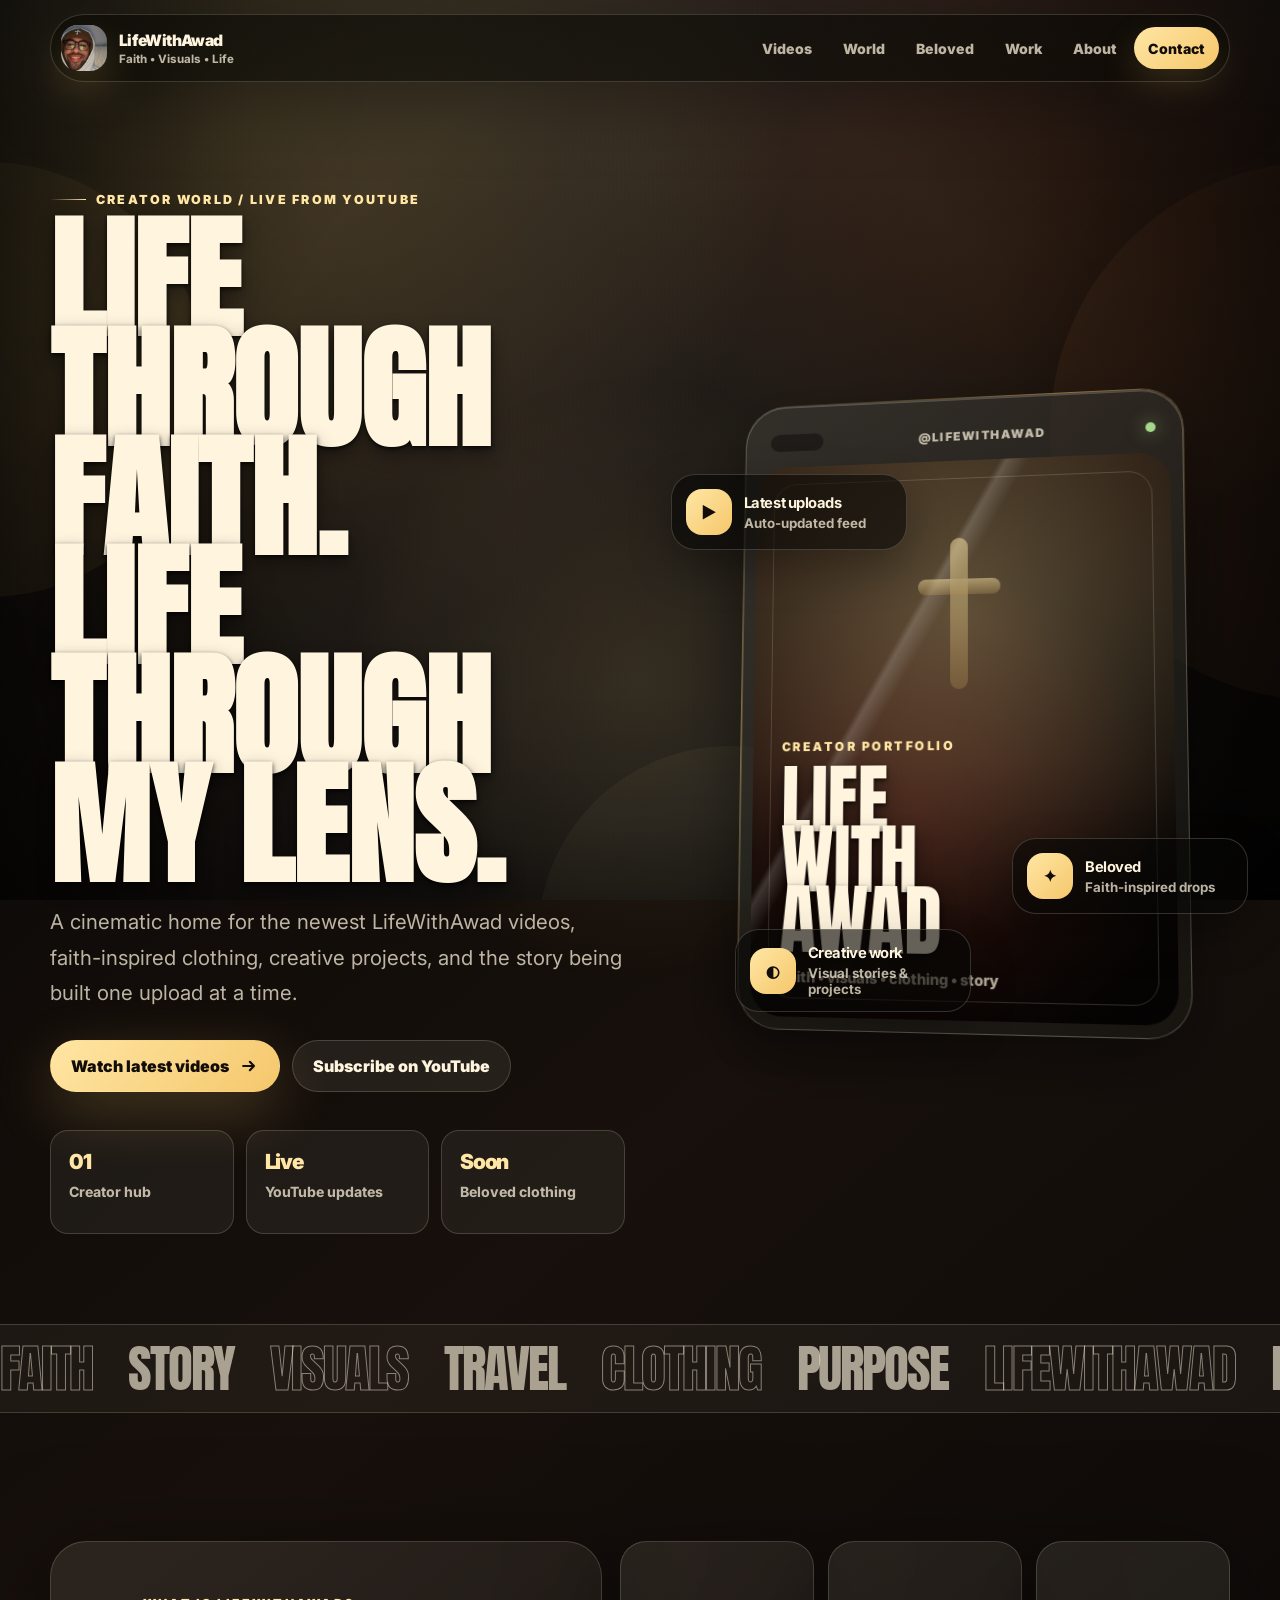
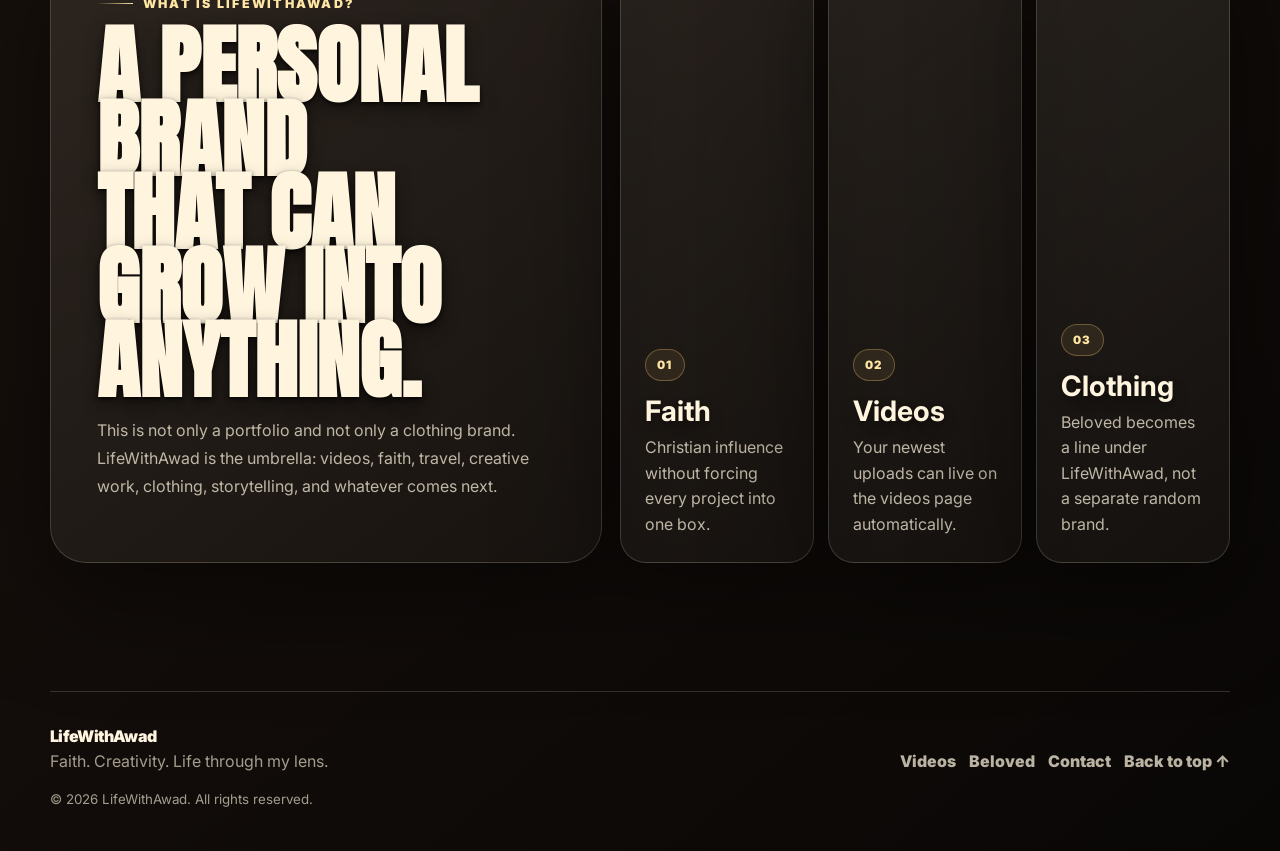
==== commit 22982f64: "Update site structure and content notes" ====
--- a/index.html
+++ b/index.html
@@ -1,360 +1,183 @@
 <!DOCTYPE html>
 <html lang="en">
 <head>
-    <meta charset="UTF-8">
-    <meta name="viewport" content="width=device-width, initial-scale=1.0">
-    <title>LifeWithAwad - Faith. Creativity. Life through my lens.</title>
-    <meta name="description" content="LifeWithAwad: A cinematic creator brand blending faith, creativity, and storytelling. Explore videos, clothing, and creative work.">
-    <link rel="stylesheet" href="styles.css">
+  <!-- ===== META & SEO ===== -->
+  <meta charset="UTF-8" />
+  <meta name="viewport" content="width=device-width, initial-scale=1.0" />
+  <meta name="theme-color" content="#080705" />
+  <meta name="description" content="LifeWithAwad — videos, faith, clothing, creative work, and life through the lens." />
+  <meta property="og:title" content="LifeWithAwad" />
+  <meta property="og:description" content="Faith. Creativity. Life through my lens." />
+  <meta property="og:type" content="website" />
+  <title>LifeWithAwad | Faith • Videos • Clothing • Creative Work</title>
+
+  <!-- ===== FONTS & STYLES ===== -->
+  <link rel="preconnect" href="https://fonts.googleapis.com" />
+  <link rel="preconnect" href="https://fonts.gstatic.com" crossorigin />
+  <link href="https://fonts.googleapis.com/css2?family=Anton&family=Inter:wght@400;500;600;700;800;900&family=Playfair+Display:wght@700;800&display=swap" rel="stylesheet" />
+  <link rel="stylesheet" href="styles.css" />
 </head>
 <body>
-    <!-- Navigation -->
-    <nav class="navbar">
-        <div class="nav-container">
-            <div class="nav-logo">LifeWithAwad</div>
-            <button class="hamburger" aria-label="Toggle menu">
-                <span></span>
-                <span></span>
-                <span></span>
-            </button>
-            <ul class="nav-menu">
-                <li><a href="#videos" class="nav-link">Videos</a></li>
-                <li><a href="#about-what" class="nav-link">About</a></li>
-                <li><a href="#pillars" class="nav-link">Content</a></li>
-                <li><a href="#merch" class="nav-link">Clothing</a></li>
-                <li><a href="#portfolio" class="nav-link">Work</a></li>
-                <li><a href="#cta" class="nav-link">Contact</a></li>
-            </ul>
-        </div>
+  <!-- ===== ACCESSIBILITY & UTILITIES ===== -->
+  <a class="skip-link" href="#main">Skip to content</a>
+
+  <!-- Loading screen shown on page load -->
+  <div class="page-loader" data-loader aria-hidden="true">
+    <div class="loader-mark"><img src="profilePicture.jpeg" alt="" /></div>
+  </div>
+
+  <!-- Background ambient effects (halos, noise, vignette) -->
+  <div class="ambient" aria-hidden="true">
+    <span class="halo halo-one"></span>
+    <span class="halo halo-two"></span>
+    <span class="halo halo-three"></span>
+    <span class="noise"></span>
+    <span class="vignette"></span>
+  </div>
+
+  <!-- Scroll progress bar at top -->
+  <div class="scroll-progress" data-scroll-progress aria-hidden="true"></div>
+
+  <!-- ===== HEADER & NAVIGATION ===== -->
+  <header class="site-header" data-header>
+    <a class="brand" href="index.html" aria-label="LifeWithAwad home">
+      <span class="brand-icon"><img src="profilePicture.jpeg" alt="Mina Awad" /></span>
+      <span class="brand-copy">
+        <strong>LifeWithAwad</strong>
+        <small>Faith • Visuals • Life</small>
+      </span>
+    </a>
+
+    <button class="menu-button" type="button" aria-expanded="false" aria-controls="primary-navigation" data-menu-toggle>
+      <span></span>
+      <span></span>
+      <span></span>
+      <em class="sr-only">Open menu</em>
+    </button>
+
+    <nav class="primary-nav" id="primary-navigation" data-nav aria-label="Primary navigation">
+      <a href="videos.html">Videos</a>
+      <a href="world.html">World</a>
+      <a href="beloved.html">Beloved</a>
+      <a href="work.html">Work</a>
+      <a href="about.html">About</a>
+      <a href="contact.html" class="nav-cta">Contact</a>
     </nav>
+  </header>
 
-    <!-- Hero Section -->
-    <section class="hero">
-        <div class="hero-background">
-            <div class="hero-gradient"></div>
-            <div class="hero-glow"></div>
-            <div class="floating-element float-1"></div>
-            <div class="floating-element float-2"></div>
-            <div class="floating-element float-3"></div>
+  <!-- ===== MAIN CONTENT ===== -->
+  <main id="main">
+    <!-- ===== HERO SECTION ===== Large intro with visual showcase -->
+    <section class="hero" id="top">
+      <div class="hero-grid page-shell">
+        <div class="hero-copy reveal">
+          <p class="eyebrow"><span></span> Creator world / live from YouTube</p>
+          <h1>
+            Life through faith.<br />
+            Life through my lens.
+          </h1>
+          <p class="hero-text">
+            A cinematic home for the newest LifeWithAwad videos, faith-inspired clothing, creative projects, and the story being built one upload at a time.
+          </p>
+          <div class="hero-actions">
+            <a class="button button-primary" href="videos.html">
+              <span>Watch latest videos</span>
+              <svg viewBox="0 0 24 24" aria-hidden="true"><path d="M5 12h13m-5-5 5 5-5 5" /></svg>
+            </a>
+            <a class="button button-glass" href="https://www.youtube.com/@LifeWithAwad" target="_blank" rel="noopener">Subscribe on YouTube</a>
+          </div>
+          <div class="hero-stats" aria-label="Brand highlights">
+            <div><strong>01</strong><span>Creator hub</span></div>
+            <div><strong>Live</strong><span>YouTube updates</span></div>
+            <div><strong>Soon</strong><span>Beloved clothing</span></div>
+          </div>
         </div>
 
-        <div class="hero-container">
-            <div class="hero-content">
-                <h1 class="hero-title">LifeWithAwad</h1>
-                <p class="hero-tagline">Faith. Creativity. Life through my lens.</p>
-                <p class="hero-description">
-                    Where purpose meets storytelling. Cinematic videos, faith-inspired clothing, and creative work built around meaning.
-                </p>
-                <div class="hero-buttons">
-                    <a href="#videos" class="btn btn-primary">Watch Latest Videos</a>
-                    <a href="#cta" class="btn btn-secondary">Work With Me</a>
-                </div>
+        <div class="hero-visual reveal" aria-label="LifeWithAwad visual showcase">
+          <div class="device-card">
+            <div class="device-topbar">
+              <span></span>
+              <p>@LifeWithAwad</p>
+              <i></i>
             </div>
+            <div class="poster-panel">
+              <div class="poster-cross"></div>
+              <p class="poster-kicker">Creator Portfolio</p>
+              <p class="poster-title">LIFE<br />WITH<br />AWAD</p>
+              <p class="poster-subtitle">Faith • visuals • clothing • story</p>
+            </div>
+          </div>
 
-            <div class="hero-visual">
-                <div class="video-card-mockup">
-                    <div class="video-card-gradient"></div>
-                    <div class="play-button">
-                        <svg viewBox="0 0 24 24" width="48" height="48" fill="currentColor">
-                            <path d="M8 5v14l11-7z"/>
-                        </svg>
-                    </div>
-                </div>
-            </div>
+          <div class="orbit-card orbit-one">
+            <span>▶</span>
+            <div><strong>Latest uploads</strong><small>Auto-updated feed</small></div>
+          </div>
+          <div class="orbit-card orbit-two">
+            <span>✦</span>
+            <div><strong>Beloved</strong><small>Faith-inspired drops</small></div>
+          </div>
+          <div class="orbit-card orbit-three">
+            <span>◐</span>
+            <div><strong>Creative work</strong><small>Visual stories & projects</small></div>
+          </div>
         </div>
+      </div>
     </section>
 
-    <!-- What is LifeWithAwad -->
-    <section class="what-is" id="about-what">
-        <div class="container">
-            <div class="section-header">
-                <h2>What is LifeWithAwad?</h2>
-                <p class="section-subtitle">
-                    Where faith, creativity, storytelling, and real life meet. From videos to meaningful projects and faith-inspired clothing — this is a space built around purpose.
-                </p>
-            </div>
-
-            <div class="pillars-grid">
-                <div class="pillar-card" data-reveal>
-                    <div class="pillar-icon">✨</div>
-                    <h3>Faith</h3>
-                    <p>Reflections, messages, and meaningful storytelling rooted in purpose.</p>
-                </div>
-                <div class="pillar-card" data-reveal>
-                    <div class="pillar-icon">🎬</div>
-                    <h3>Creativity</h3>
-                    <p>Cinematic edits, visual storytelling, and creative work that stands out.</p>
-                </div>
-                <div class="pillar-card" data-reveal>
-                    <div class="pillar-icon">🌍</div>
-                    <h3>Life</h3>
-                    <p>Travel, experiences, personal growth, and real moments behind the scenes.</p>
-                </div>
-                <div class="pillar-card" data-reveal>
-                    <div class="pillar-icon">👕</div>
-                    <h3>Clothing</h3>
-                    <p>Faith-inspired graphic shirts under Beloved by LifeWithAwad.</p>
-                </div>
-            </div>
-        </div>
+    <!-- ===== MARQUEE SECTION ===== Scrolling text of key terms -->
+    <section class="marquee" aria-label="LifeWithAwad keywords">
+      <div class="marquee-track">
+        <span>Faith</span><span>Story</span><span>Visuals</span><span>Travel</span><span>Clothing</span><span>Purpose</span><span>LifeWithAwad</span>
+        <span>Faith</span><span>Story</span><span>Visuals</span><span>Travel</span><span>Clothing</span><span>Purpose</span><span>LifeWithAwad</span>
+      </div>
     </section>
 
-    <!-- Latest YouTube Videos -->
-    <section class="videos-section" id="videos">
-        <div class="container">
-            <div class="section-header">
-                <h2>Latest Videos</h2>
-                <p class="section-subtitle">New stories and creative work every week</p>
-            </div>
-
-            <div class="videos-grid" id="videos-grid">
-                <!-- Videos will be loaded here dynamically, or fallback to static embed -->
-                <div class="video-card" data-reveal>
-                    <div class="video-thumbnail-placeholder">
-                        <svg viewBox="0 0 16 9" fill="none" xmlns="http://www.w3.org/2000/svg">
-                            <rect width="16" height="9" fill="#1a1a1a"/>
-                            <circle cx="8" cy="4.5" r="2.5" fill="#d4af37"/>
-                            <path d="M6.5 3.5L6.5 5.5L8.5 4.5Z" fill="#0a0a0a"/>
-                        </svg>
-                    </div>
-                    <h3>Video Title</h3>
-                    <p class="video-date">Loading videos...</p>
-                </div>
-            </div>
-
-            <!-- YouTube Playlist Fallback Embed -->
-            <div class="youtube-playlist-embed">
-                <p class="embed-label">Latest uploads from LifeWithAwad</p>
-                <iframe
-                    width="100%"
-                    height="480"
-                    src="https://www.youtube.com/embed?listType=user_uploads&list=LifeWithAwad"
-                    frameborder="0"
-                    allow="autoplay; encrypted-media"
-                    allowfullscreen
-                    title="LifeWithAwad YouTube Channel">
-                </iframe>
-                <p class="embed-note">Subscribe on YouTube for all latest content</p>
-            </div>
-        </div>
+    <!-- ===== INTRO SECTION ===== About LifeWithAwad & key pillars -->
+    <section class="section intro-section page-shell reveal">
+      <div class="intro-card">
+        <p class="eyebrow"><span></span> What is LifeWithAwad?</p>
+        <h2>A personal brand that can grow into anything.</h2>
+        <p>
+          This is not only a portfolio and not only a clothing brand. LifeWithAwad is the umbrella: videos, faith, travel, creative work, clothing, storytelling, and whatever comes next.
+        </p>
+      </div>
+      <div class="intro-tiles">
+        <article>
+          <span>01</span>
+          <h3>Faith</h3>
+          <p>Christian influence without forcing every project into one box.</p>
+        </article>
+        <article>
+          <span>02</span>
+          <h3>Videos</h3>
+          <p>Your newest uploads can live on the videos page automatically.</p>
+        </article>
+        <article>
+          <span>03</span>
+          <h3>Clothing</h3>
+          <p>Beloved becomes a line under LifeWithAwad, not a separate random brand.</p>
+        </article>
+      </div>
     </section>
 
-    <!-- Featured Video Section -->
-    <section class="featured-section">
-        <div class="container">
-            <h2>Start Here</h2>
-            <div class="featured-video-wrapper">
-                <iframe
-                    width="100%"
-                    height="600"
-                    src="https://www.youtube.com/embed/dQw4w9WgXcQ"
-                    frameborder="0"
-                    allow="autoplay; encrypted-media"
-                    allowfullscreen
-                    title="LifeWithAwad Featured Video">
-                </iframe>
-            </div>
-            <div class="featured-cta">
-                <a href="https://www.youtube.com/@LifeWithAwad" target="_blank" class="btn btn-primary">Subscribe on YouTube</a>
-            </div>
-        </div>
-    </section>
+  </main>
 
-    <!-- Content Pillars -->
-    <section class="pillars-section" id="pillars">
-        <div class="container">
-            <div class="section-header">
-                <h2>What You'll Find Here</h2>
-                <p class="section-subtitle">Four pillars of LifeWithAwad</p>
-            </div>
+  <!-- ===== FOOTER ===== -->
+  <footer class="site-footer page-shell">
+    <div>
+      <strong>LifeWithAwad</strong>
+      <p>Faith. Creativity. Life through my lens.</p>
+    </div>
+    <div class="footer-links">
+      <a href="videos.html">Videos</a>
+      <a href="beloved.html">Beloved</a>
+      <a href="contact.html">Contact</a>
+      <a href="#top">Back to top ↑</a>
+    </div>
+    <small>© <span id="year"></span> LifeWithAwad. All rights reserved.</small>
+  </footer>
 
-            <div class="pillars-showcase">
-                <div class="pillar-item" data-reveal>
-                    <div class="pillar-number">01</div>
-                    <h3>Faith</h3>
-                    <p>Reflections, Christian messages, church projects, and meaningful storytelling that matters.</p>
-                </div>
-                <div class="pillar-item" data-reveal>
-                    <div class="pillar-number">02</div>
-                    <h3>Life</h3>
-                    <p>Travel vlogging, personal experiences, growth moments, and behind-the-scenes real life.</p>
-                </div>
-                <div class="pillar-item" data-reveal>
-                    <div class="pillar-number">03</div>
-                    <h3>Visuals</h3>
-                    <p>Cinematic edits, thumbnail design, short films, and creative visual work.</p>
-                </div>
-                <div class="pillar-item" data-reveal>
-                    <div class="pillar-number">04</div>
-                    <h3>Clothing</h3>
-                    <p>Faith-inspired graphic shirts under Beloved by LifeWithAwad. Meaning meets style.</p>
-                </div>
-            </div>
-        </div>
-    </section>
-
-    <!-- Beloved by LifeWithAwad (Merch) -->
-    <section class="merch-section" id="merch">
-        <div class="container">
-            <div class="section-header">
-                <h2>Beloved by LifeWithAwad</h2>
-                <p class="section-subtitle">Faith-inspired clothing made to carry meaning, not just style.</p>
-            </div>
-
-            <div class="merch-grid">
-                <div class="merch-card" data-reveal>
-                    <div class="merch-image-placeholder">
-                        <span>Jesus Saves</span>
-                    </div>
-                    <h3>Jesus Saves</h3>
-                    <p>Coming Soon</p>
-                </div>
-                <div class="merch-card" data-reveal>
-                    <div class="merch-image-placeholder">
-                        <span>Made New</span>
-                    </div>
-                    <h3>Made New</h3>
-                    <p>Coming Soon</p>
-                </div>
-                <div class="merch-card" data-reveal>
-                    <div class="merch-image-placeholder">
-                        <span>Not of This World</span>
-                    </div>
-                    <h3>Not of This World</h3>
-                    <p>Coming Soon</p>
-                </div>
-            </div>
-
-            <div class="merch-cta">
-                <a href="#cta" class="btn btn-secondary">Notify Me When Available</a>
-            </div>
-        </div>
-    </section>
-
-    <!-- Creative Portfolio -->
-    <section class="portfolio-section" id="portfolio">
-        <div class="container">
-            <div class="section-header">
-                <h2>Creative Work</h2>
-                <p class="section-subtitle">Explore my portfolio</p>
-            </div>
-
-            <div class="portfolio-grid">
-                <div class="portfolio-card" data-reveal>
-                    <div class="portfolio-placeholder">
-                        <span>Church Films</span>
-                    </div>
-                    <h3>Church Films</h3>
-                </div>
-                <div class="portfolio-card" data-reveal>
-                    <div class="portfolio-placeholder">
-                        <span>Travel Edits</span>
-                    </div>
-                    <h3>Travel Edits</h3>
-                </div>
-                <div class="portfolio-card" data-reveal>
-                    <div class="portfolio-placeholder">
-                        <span>Thumbnails</span>
-                    </div>
-                    <h3>Thumbnails</h3>
-                </div>
-                <div class="portfolio-card" data-reveal>
-                    <div class="portfolio-placeholder">
-                        <span>Short-Form Content</span>
-                    </div>
-                    <h3>Short-Form Content</h3>
-                </div>
-                <div class="portfolio-card" data-reveal>
-                    <div class="portfolio-placeholder">
-                        <span>Brand Visuals</span>
-                    </div>
-                    <h3>Brand Visuals</h3>
-                </div>
-                <div class="portfolio-card" data-reveal>
-                    <div class="portfolio-placeholder">
-                        <span>Clothing Graphics</span>
-                    </div>
-                    <h3>Clothing Graphics</h3>
-                </div>
-            </div>
-        </div>
-    </section>
-
-    <!-- About Section -->
-    <section class="about-section">
-        <div class="container">
-            <div class="about-content" data-reveal>
-                <h2>The Person Behind LifeWithAwad</h2>
-                <p>
-                    I'm Mina Awad, a creator building LifeWithAwad around faith, visuals, storytelling, and purpose. This brand is not just about content — it's about creating things that mean something.
-                </p>
-                <p>
-                    Every video, every design, every piece of clothing is intentional. LifeWithAwad exists to inspire, create, and share stories that matter.
-                </p>
-            </div>
-        </div>
-    </section>
-
-    <!-- Final CTA Section -->
-    <section class="cta-section" id="cta">
-        <div class="container">
-            <div class="cta-content">
-                <h2>Follow the Journey</h2>
-                <p>New videos, clothing drops, creative projects, and stories are coming.</p>
-                <div class="cta-buttons">
-                    <!-- UPDATE THESE LINKS WITH YOUR ACTUAL SOCIAL MEDIA AND CONTACT INFO -->
-                    <a href="https://www.youtube.com/@LifeWithAwad" target="_blank" class="btn btn-primary">Subscribe on YouTube</a>
-                    <a href="https://www.instagram.com/lifewithaawad" target="_blank" class="btn btn-secondary">Follow on Instagram</a>
-                    <a href="mailto:contact@lifewithawaad.com" class="btn btn-secondary">Contact Me</a>
-                </div>
-            </div>
-            <div class="social-icons">
-                <!-- UPDATE THESE LINKS -->
-                <a href="https://www.youtube.com/@LifeWithAwad" target="_blank" aria-label="YouTube" class="social-icon">
-                    <svg viewBox="0 0 24 24" fill="currentColor"><path d="M23.498 6.186a3.016 3.016 0 0 0-2.122-2.136C19.505 3.545 12 3.545 12 3.545s-7.505 0-9.377.505A3.017 3.017 0 0 0 .502 6.186C0 8.07 0 12 0 12s0 3.93.502 5.814a3.016 3.016 0 0 0 2.122 2.136c1.871.505 9.376.505 9.376.505s7.505 0 9.377-.505a3.015 3.015 0 0 0 2.122-2.136C24 15.93 24 12 24 12s0-3.93-.502-5.814zM9.545 15.568V8.432L15.818 12l-6.273 3.568z"/></svg>
-                </a>
-                <a href="https://www.instagram.com/lifewithaawad" target="_blank" aria-label="Instagram" class="social-icon">
-                    <svg viewBox="0 0 24 24" fill="currentColor"><path d="M12 0C5.373 0 0 5.373 0 12s5.373 12 12 12 12-5.373 12-12S18.627 0 12 0m0 2.162c2.703 0 3.02.01 4.083.06 1.064.049 1.62.228 2.228.5.588.267 1.024.556 1.466 1.002.445.443.735.876 1.002 1.466.272.608.45 1.163.499 2.228.052 1.064.061 1.38.061 4.083s-.009 3.02-.061 4.083c-.049 1.064-.227 1.62-.499 2.228a3.9 3.9 0 0 1-1.002 1.466 3.83 3.83 0 0 1-1.466 1.002c-.608.272-1.163.45-2.228.499-1.064.052-1.38.061-4.083.061s-3.02-.009-4.083-.061c-1.064-.049-1.62-.227-2.228-.499a3.9 3.9 0 0 1-1.466-1.002 3.83 3.83 0 0 1-1.002-1.466c-.272-.608-.45-1.163-.499-2.228C2.171 15.02 2.162 14.703 2.162 12s.009-3.02.061-4.083c.049-1.064.227-1.62.499-2.228a3.9 3.9 0 0 1 1.002-1.466 3.83 3.83 0 0 1 1.466-1.002c.608-.272 1.163-.45 2.228-.499 1.064-.052 1.38-.061 4.083-.061m0-1.296C9.21 0.866 8.869.875 7.776.927 6.689.978 5.891 1.162 5.203 1.442 4.491 1.732 3.899 2.124 3.312 2.707c-.587.587-.978 1.179-1.265 1.891-.281.688-.464 1.486-.515 2.573C1.466 8.869 1.458 9.21 1.458 12s.008 3.131.059 4.224c.051 1.087.234 1.885.515 2.573.287.712.678 1.304 1.265 1.891.587.583 1.179.974 1.891 1.265.688.281 1.486.464 2.573.515 1.093.051 1.434.059 4.224.059s3.131-.008 4.224-.059c1.087-.051 1.885-.234 2.573-.515.712-.287 1.304-.678 1.891-1.265.583-.587.974-1.179 1.265-1.891.281-.688.464-1.486.515-2.573.051-1.093.059-1.434.059-4.224s-.008-3.131-.059-4.224c-.051-1.087-.234-1.885-.515-2.573-.287-.712-.678-1.304-1.265-1.891-.587-.583-1.179-.974-1.891-1.265-.688-.281-1.486-.464-2.573-.515C15.131.875 14.79.866 12 .866z"/></svg>
-                </a>
-                <a href="https://www.tiktok.com/@lifewithaawad" target="_blank" aria-label="TikTok" class="social-icon">
-                    <svg viewBox="0 0 24 24" fill="currentColor"><path d="M19.59 6.69a4.83 4.83 0 0 1-3.77-4.25V2h-3.68v12.7a2.85 2.85 0 1 1-5.92 0 2.87 2.87 0 0 1 2.31-2.64V9.86a6.59 6.59 0 1 0 12.03 5.75v-5.62a4.71 4.71 0 0 0 2.93-.9v-3.3a4.5 4.5 0 0 1-3.88 2z"/></svg>
-                </a>
-            </div>
-        </div>
-    </section>
-
-    <!-- Footer -->
-    <footer class="footer">
-        <div class="container">
-            <div class="footer-content">
-                <div class="footer-section">
-                    <h3>LifeWithAwad</h3>
-                    <p>Faith. Creativity. Life through my lens.</p>
-                </div>
-                <div class="footer-section">
-                    <h4>Quick Links</h4>
-                    <ul>
-                        <li><a href="https://www.youtube.com/@LifeWithAwad" target="_blank">YouTube</a></li>
-                        <li><a href="https://www.instagram.com/lifewithaawad" target="_blank">Instagram</a></li>
-                        <li><a href="https://www.tiktok.com/@lifewithaawad" target="_blank">TikTok</a></li>
-                        <li><a href="mailto:contact@lifewithaawad.com">Contact</a></li>
-                    </ul>
-                </div>
-                <div class="footer-section">
-                    <h4>Collections</h4>
-                    <ul>
-                        <li><a href="#videos">Videos</a></li>
-                        <li><a href="#merch">Beloved by LifeWithAwad</a></li>
-                        <li><a href="#portfolio">Creative Work</a></li>
-                    </ul>
-                </div>
-            </div>
-            <div class="footer-bottom">
-                <p>&copy; 2026 LifeWithAwad. All rights reserved.</p>
-            </div>
-        </div>
-    </footer>
-
-    <script src="script.js"></script>
+  <!-- ===== JAVASCRIPT ===== -->
+  <script src="script.js"></script>
 </body>
 </html>
--- a/styles.css
+++ b/styles.css
@@ -1,1103 +1,1397 @@
-/* ====== CSS Variables & Reset ====== */
+/* ===== CSS VARIABLES & THEME ===== */
 :root {
-    --color-black: #0a0a0a;
-    --color-charcoal: #1a1a1a;
-    --color-dark-gray: #2a2a2a;
-    --color-gold: #d4af37;
-    --color-gold-light: #e8c547;
-    --color-cream: #f5f1e8;
-    --color-white: #ffffff;
-    --color-brown: #3d2817;
-
-    --spacing-xs: 0.5rem;
-    --spacing-sm: 1rem;
-    --spacing-md: 1.5rem;
-    --spacing-lg: 2rem;
-    --spacing-xl: 3rem;
-    --spacing-2xl: 4rem;
-    --spacing-3xl: 6rem;
-
-    --transition: all 0.3s cubic-bezier(0.25, 0.46, 0.45, 0.94);
-    --transition-slow: all 0.6s cubic-bezier(0.25, 0.46, 0.45, 0.94);
-
-    --font-primary: 'Segoe UI', Tahoma, Geneva, Verdana, sans-serif;
-    --font-size-base: clamp(1rem, 1.5vw, 1.125rem);
-    --font-size-lg: clamp(1.5rem, 2.5vw, 2rem);
-    --font-size-xl: clamp(2rem, 4vw, 3rem);
-    --font-size-2xl: clamp(2.5rem, 5vw, 4rem);
-
-    scroll-behavior: smooth;
-}
-
-* {
-    margin: 0;
-    padding: 0;
-    box-sizing: border-box;
+  /* Background colors */
+  --bg: #080705;
+  --bg-soft: #14100d;
+  --panel: rgba(255, 248, 232, 0.075);
+  --panel-strong: rgba(255, 248, 232, 0.12);
+
+  /* Text colors */
+  --cream: #fff5df;
+  --cream-soft: rgba(255, 245, 223, 0.72);
+  --cream-faint: rgba(255, 245, 223, 0.1);
+  --line: rgba(255, 245, 223, 0.17);
+
+  /* Accent colors (gold/warm tones) */
+  --gold: #f5c76b;
+  --gold-2: #ffe6a4;
+  --gold-dark: #946628;
+  --earth: #6f4326;
+  --brown: #2b1b13;
+  --ink-dark: #120d09;
+
+  /* Additional accent colors */
+  --red: #ff4b35;
+  --green: #a7d88c;
+
+  /* Effects */
+  --shadow: 0 28px 110px rgba(0, 0, 0, 0.5);
+
+  /* Border radius values */
+  --radius-xl: 36px;
+  --radius-lg: 26px;
+  --radius-md: 18px;
+  --radius-sm: 12px;
+
+  /* Layout max width */
+  --page: min(1180px, calc(100% - 34px));
+
+  /* Animation easing */
+  --ease: cubic-bezier(.2,.8,.2,1);
+}
+
+/* ===== RESET & GLOBAL STYLES ===== */
+* { box-sizing: border-box; }
+
+html {
+  scroll-behavior: smooth;
+  scroll-padding-top: 110px;
 }
 
 body {
-    font-family: var(--font-primary);
-    background-color: var(--color-black);
-    color: var(--color-cream);
-    line-height: 1.6;
-    overflow-x: hidden;
-}
-
-html {
-    scroll-behavior: smooth;
-}
-
-/* ====== Utility Classes ====== */
-.container {
-    max-width: 1200px;
-    margin: 0 auto;
-    padding: 0 var(--spacing-lg);
-}
-
-.section-header {
-    text-align: center;
-    margin-bottom: var(--spacing-3xl);
-}
-
-.section-header h2 {
-    font-size: var(--font-size-2xl);
-    margin-bottom: var(--spacing-md);
-    background: linear-gradient(135deg, var(--color-gold), var(--color-gold-light));
-    -webkit-background-clip: text;
-    -webkit-text-fill-color: transparent;
-    background-clip: text;
-}
-
-.section-subtitle {
-    font-size: var(--font-size-lg);
-    color: var(--color-gold);
-    max-width: 600px;
-    margin: 0 auto;
-    line-height: 1.5;
-}
-
-/* ====== Buttons ====== */
-.btn {
-    display: inline-block;
-    padding: var(--spacing-sm) var(--spacing-lg);
-    font-size: 1rem;
-    font-weight: 600;
-    text-decoration: none;
-    border: 2px solid var(--color-gold);
-    border-radius: 4px;
-    transition: var(--transition);
-    cursor: pointer;
-    text-transform: uppercase;
-    letter-spacing: 1px;
-    position: relative;
-    overflow: hidden;
-}
-
-.btn::before {
-    content: '';
-    position: absolute;
-    top: 0;
-    left: -100%;
-    width: 100%;
-    height: 100%;
-    background-color: var(--color-gold);
-    transition: left 0.3s ease;
-    z-index: -1;
-}
-
-.btn:hover::before {
-    left: 0;
-}
-
-.btn-primary {
-    background-color: var(--color-gold);
-    color: var(--color-black);
-    border-color: var(--color-gold);
-}
-
-.btn-primary:hover {
-    background-color: var(--color-gold-light);
-    border-color: var(--color-gold-light);
-    transform: translateY(-2px);
-    box-shadow: 0 12px 24px rgba(212, 175, 55, 0.3);
-}
-
-.btn-secondary {
-    background-color: transparent;
-    color: var(--color-gold);
-    border-color: var(--color-gold);
-}
-
-.btn-secondary:hover {
-    background-color: var(--color-gold);
-    color: var(--color-black);
-    transform: translateY(-2px);
-    box-shadow: 0 12px 24px rgba(212, 175, 55, 0.3);
-}
-
-/* ====== Navigation ====== */
-.navbar {
+  margin: 0;
+  min-height: 100vh;
+  color: var(--cream);
+  background:
+    radial-gradient(circle at 18% 12%, rgba(245, 199, 107, 0.14), transparent 34rem),
+    radial-gradient(circle at 82% 0%, rgba(255, 75, 53, 0.09), transparent 32rem),
+    linear-gradient(140deg, #070604 0%, #17100c 48%, #090706 100%);
+  font-family: Inter, system-ui, -apple-system, BlinkMacSystemFont, "Segoe UI", sans-serif;
+  overflow-x: hidden;
+}
+
+body.menu-open { overflow: hidden; }
+
+a { color: inherit; }
+
+img, svg { display: block; }
+
+::selection {
+  color: var(--ink-dark);
+  background: var(--gold-2);
+}
+
+/* ===== UTILITY CLASSES ===== */
+/* Skip link for accessibility */
+.skip-link {
+  position: fixed;
+  top: 14px;
+  left: 14px;
+  z-index: 999;
+  transform: translateY(-150%);
+  padding: 10px 14px;
+  border-radius: 999px;
+  color: var(--ink-dark);
+  background: var(--gold-2);
+  font-weight: 900;
+  text-decoration: none;
+}
+
+.skip-link:focus { transform: translateY(0); }
+
+/* Screen reader only text */
+.sr-only {
+  position: absolute;
+  width: 1px;
+  height: 1px;
+  overflow: hidden;
+  clip: rect(0, 0, 0, 0);
+  white-space: nowrap;
+}
+
+/* Page content wrapper - max width and centering */
+.page-shell {
+  width: var(--page);
+  margin-inline: auto;
+}
+
+/* ===== PAGE LOADER ===== Loading screen shown on page load */
+.page-loader {
+  position: fixed;
+  inset: 0;
+  z-index: 9999;
+  display: grid;
+  place-items: center;
+  background:
+    radial-gradient(circle at center, rgba(245, 199, 107, 0.16), transparent 26rem),
+    #070604;
+  transition: opacity 220ms var(--ease), visibility 220ms var(--ease);
+}
+
+.page-loader.is-hidden {
+  opacity: 0;
+  visibility: hidden;
+}
+
+.loader-mark {
+  width: 84px;
+  height: 84px;
+  overflow: hidden;
+  border-radius: 28px;
+  background: var(--bg-soft);
+  box-shadow: 0 18px 44px rgba(245, 199, 107, 0.2);
+}
+
+.loader-mark img,
+.brand-icon img,
+.about-portrait img {
+  display: block;
+  width: 100%;
+  height: 100%;
+  object-fit: cover;
+  object-position: center;
+}
+
+.brand-icon img {
+  object-position: center 100%;
+  transform: scale(1.12);
+}
+
+.about-portrait img {
+  position: absolute;
+  inset: 0;
+}
+
+/* ===== AMBIENT BACKGROUND EFFECTS ===== */
+.ambient {
+  position: fixed;
+  inset: 0;
+  pointer-events: none;
+  overflow: hidden;
+  z-index: -5;
+  background:
+    radial-gradient(circle at 18% 12%, rgba(245, 199, 107, 0.2), transparent 35rem),
+    radial-gradient(circle at 84% 4%, rgba(255, 96, 51, 0.1), transparent 32rem),
+    radial-gradient(circle at 55% 88%, rgba(92, 141, 178, 0.08), transparent 34rem),
+    linear-gradient(130deg, #080705 0%, #17110d 46%, #0b0806 100%);
+}
+
+/* Floating halos behind content */
+.halo {
+  position: absolute;
+  display: block;
+  border-radius: 999px;
+  opacity: 0.45;
+}
+
+.halo-one {
+  width: 34vw;
+  height: 34vw;
+  left: -18vw;
+  top: 18vh;
+  background: rgba(245, 199, 107, 0.18);
+}
+
+.halo-two {
+  width: 42vw;
+  height: 42vw;
+  right: -24vw;
+  top: 18vh;
+  background: rgba(111, 67, 38, 0.38);
+}
+
+.halo-three {
+  width: 30vw;
+  height: 30vw;
+  left: 42vw;
+  bottom: -18vw;
+  background: rgba(255, 230, 164, 0.1);
+}
+
+/* Smooth ambient wash */
+.noise {
+  position: absolute;
+  inset: -12%;
+  opacity: 0.62;
+  background:
+    radial-gradient(ellipse at 26% 18%, rgba(255, 230, 164, 0.1), transparent 34rem),
+    radial-gradient(ellipse at 74% 30%, rgba(245, 199, 107, 0.08), transparent 30rem),
+    linear-gradient(115deg, transparent 0 18%, rgba(255, 245, 223, 0.035) 42%, transparent 68% 100%);
+  filter: none;
+}
+
+/* Vignette effect - darkens edges */
+.vignette {
+  position: absolute;
+  inset: 0;
+  background: radial-gradient(circle at center, transparent 0 48%, rgba(0, 0, 0, 0.72) 100%);
+}
+
+.ambient::after {
+  content: "";
+  position: absolute;
+  inset: 0;
+  background:
+    linear-gradient(180deg, rgba(255,245,223,.035), transparent 24% 76%, rgba(0,0,0,.26)),
+    radial-gradient(circle at 50% 18%, rgba(255,245,223,.045), transparent 30rem);
+}
+
+/* ===== SCROLL PROGRESS BAR ===== Shows reading progress */
+.scroll-progress {
+  position: fixed;
+  top: 0;
+  left: 0;
+  z-index: 1000;
+  height: 3px;
+  width: 0%;
+  background: linear-gradient(90deg, var(--gold), var(--gold-2));
+  box-shadow: 0 0 24px rgba(245, 199, 107, 0.75);
+}
+
+/* ===== HEADER & NAVIGATION ===== */
+.site-header {
+  position: sticky;
+  top: 14px;
+  z-index: 100;
+  width: var(--page);
+  margin: 14px auto 0;
+  display: flex;
+  align-items: center;
+  justify-content: space-between;
+  gap: 18px;
+  padding: 10px;
+  border: 1px solid var(--line);
+  border-radius: 999px;
+  background: rgba(8, 7, 5, 0.58);
+  box-shadow: 0 18px 70px rgba(0,0,0,.34);
+  transition: background 220ms ease, border-color 220ms ease, transform 220ms ease;
+}
+
+.site-header.is-scrolled {
+  background: rgba(8, 7, 5, 0.88);
+  border-color: rgba(255,245,223,.24);
+}
+
+/* Brand logo and text */
+.brand {
+  display: inline-flex;
+  align-items: center;
+  gap: 12px;
+  min-width: 0;
+  color: var(--cream);
+  text-decoration: none;
+}
+
+.brand-icon {
+  flex: 0 0 auto;
+  width: 46px;
+  height: 46px;
+  overflow: hidden;
+  border-radius: 17px;
+  background: var(--bg-soft);
+  box-shadow: inset 0 1px 0 rgba(255,255,255,.52), 0 18px 40px rgba(245,199,107,.22);
+}
+
+.brand-copy { display: grid; gap: 2px; min-width: 0; }
+.brand-copy strong { font-size: .98rem; font-weight: 950; letter-spacing: -0.04em; }
+.brand-copy small { color: var(--cream-soft); font-size: .72rem; font-weight: 750; }
+
+/* Desktop navigation menu */
+.primary-nav {
+  display: flex;
+  align-items: center;
+  gap: 3px;
+}
+
+.primary-nav a {
+  display: inline-flex;
+  align-items: center;
+  min-height: 42px;
+  padding: 0 14px;
+  border-radius: 999px;
+  color: var(--cream-soft);
+  font-size: .88rem;
+  font-weight: 850;
+  text-decoration: none;
+  transition: color 180ms ease, background 180ms ease, transform 180ms ease;
+}
+
+.primary-nav a:hover,
+.primary-nav a:focus-visible {
+  color: var(--cream);
+  background: rgba(255,245,223,.09);
+  transform: translateY(-1px);
+}
+
+.primary-nav .nav-cta {
+  color: var(--ink-dark);
+  background: linear-gradient(135deg, var(--gold-2), var(--gold));
+  box-shadow: 0 14px 36px rgba(245,199,107,.18);
+}
+
+/* Mobile menu button (hamburger) */
+.menu-button {
+  display: none;
+  width: 48px;
+  height: 48px;
+  border: 1px solid var(--line);
+  border-radius: 18px;
+  background: rgba(255,255,255,.06);
+  color: var(--cream);
+  cursor: pointer;
+}
+
+.menu-button span {
+  display: block;
+  width: 20px;
+  height: 2px;
+  margin: 4px auto;
+  border-radius: 99px;
+  background: currentColor;
+  transition: transform 220ms var(--ease), opacity 220ms var(--ease);
+}
+
+.menu-button[aria-expanded="true"] span:nth-child(1) { transform: translateY(6px) rotate(45deg); }
+.menu-button[aria-expanded="true"] span:nth-child(2) { opacity: 0; }
+.menu-button[aria-expanded="true"] span:nth-child(3) { transform: translateY(-6px) rotate(-45deg); }
+
+.hero {
+  position: relative;
+  min-height: calc(100vh - 74px);
+  display: grid;
+  align-items: center;
+  padding: clamp(70px, 8vw, 120px) 0 clamp(44px, 7vw, 92px);
+}
+
+.hero::before {
+  content: "";
+  position: absolute;
+  left: 50%;
+  top: 48%;
+  width: min(720px, 90vw);
+  aspect-ratio: 1;
+  transform: translate(-50%, -50%);
+  border-radius: 50%;
+  background: radial-gradient(circle, rgba(245,199,107,.12), transparent 60%);
+  pointer-events: none;
+}
+
+.hero-grid {
+  position: relative;
+  display: grid;
+  grid-template-columns: 1.03fr .97fr;
+  align-items: center;
+  gap: clamp(28px, 5vw, 80px);
+}
+
+.eyebrow {
+  margin: 0 0 18px;
+  display: inline-flex;
+  align-items: center;
+  gap: 10px;
+  color: var(--gold-2);
+  font-size: .78rem;
+  font-weight: 950;
+  letter-spacing: .18em;
+  text-transform: uppercase;
+}
+
+.eyebrow span {
+  width: 36px;
+  height: 1px;
+  background: linear-gradient(90deg, transparent, var(--gold-2));
+}
+
+h1, h2, h3, p { margin-top: 0; }
+
+h1 {
+  margin-bottom: 24px;
+  font-family: Anton, Impact, sans-serif;
+  font-size: clamp(4.15rem, 10.4vw, 10.5rem);
+  line-height: .82;
+  /* letter-spacing: -0.001em; */
+  text-transform: uppercase;
+  text-wrap: balance;
+  text-shadow:
+    0 2px 4px rgba(0,0,0,.72),
+    0 8px 18px rgba(0,0,0,.42);
+}
+
+h2 {
+  margin-bottom: 18px;
+  font-family: Anton, Impact, sans-serif;
+  font-size: clamp(2.6rem, 6.7vw, 6.8rem);
+  line-height: .86;
+  /* letter-spacing: -0.052em; */
+  text-transform: uppercase;
+  text-wrap: balance;
+  text-shadow:
+    0 2px 4px rgba(0,0,0,.72),
+    0 8px 18px rgba(0,0,0,.42);
+}
+
+h3 {
+  margin-bottom: 12px;
+  font-size: clamp(1.25rem, 2.2vw, 2rem);
+  line-height: 1.02;
+  /* letter-spacing: -0.055em; */
+  text-shadow:
+    0 2px 4px rgba(0,0,0,.22),
+    0 8px 18px rgba(0,0,0,.18);
+}
+
+.hero-text {
+  max-width: 670px;
+  color: var(--cream-soft);
+  font-size: clamp(1.05rem, 1.7vw, 1.28rem);
+  line-height: 1.72;
+}
+
+.hero-actions, .contact-actions {
+  display: flex;
+  flex-wrap: wrap;
+  gap: 12px;
+  margin-top: 30px;
+}
+
+/* ===== BUTTONS & ACTIONS ===== */
+.button {
+  display: inline-flex;
+  align-items: center;
+  justify-content: center;
+  gap: 10px;
+  min-height: 52px;
+  padding: 0 20px;
+  border: 1px solid transparent;
+  border-radius: 999px;
+  font-weight: 950;
+  text-decoration: none;
+  transition: transform 200ms var(--ease), border-color 200ms ease, background 200ms ease, box-shadow 200ms ease;
+}
+
+.button:hover, .button:focus-visible {
+  transform: translateY(-3px);
+}
+
+.button svg {
+  width: 20px;
+  height: 20px;
+  fill: none;
+  stroke: currentColor;
+  stroke-width: 2.5;
+  stroke-linecap: round;
+  stroke-linejoin: round;
+}
+
+.button-primary {
+  color: var(--ink-dark);
+  background: linear-gradient(135deg, var(--gold-2), var(--gold));
+  box-shadow: 0 20px 60px rgba(245,199,107,.24);
+}
+
+.button-primary:hover, .button-primary:focus-visible { box-shadow: 0 28px 80px rgba(245,199,107,.32); }
+
+.button-glass {
+  color: var(--cream);
+  background: rgba(255,245,223,.075);
+  border-color: var(--line);
+}
+
+.button-light {
+  color: var(--ink-dark);
+  background: var(--cream);
+  box-shadow: 0 20px 60px rgba(255,245,223,.16);
+}
+
+.text-link {
+  display: inline-flex;
+  color: var(--gold-2);
+  font-weight: 950;
+  text-decoration: none;
+}
+
+.hero-stats {
+  display: grid;
+  grid-template-columns: repeat(3, minmax(0, 1fr));
+  gap: 12px;
+  max-width: 620px;
+  margin-top: 38px;
+}
+
+.hero-stats div {
+  min-height: 104px;
+  padding: 18px;
+  border: 1px solid var(--line);
+  border-radius: var(--radius-md);
+  background: rgba(255,245,223,.055);
+}
+
+.hero-stats strong {
+  display: block;
+  margin-bottom: 7px;
+  color: var(--gold-2);
+  font-size: 1.3rem;
+  font-weight: 950;
+  letter-spacing: -0.06em;
+}
+
+.hero-stats span {
+  color: var(--cream-soft);
+  font-size: .88rem;
+  font-weight: 750;
+}
+
+.hero-visual {
+  position: relative;
+  min-height: 690px;
+  display: grid;
+  place-items: center;
+  perspective: 1200px;
+}
+
+.device-card {
+  position: relative;
+  width: min(450px, 86vw);
+  padding: 12px;
+  border: 1px solid rgba(255,245,223,.22);
+  border-radius: 42px;
+  background:
+    linear-gradient(145deg, rgba(255,245,223,.14), rgba(255,245,223,.045)),
+    rgba(10,8,6,.66);
+  box-shadow: 0 26px 70px rgba(0,0,0,.38), inset 0 1px 0 rgba(255,255,255,.18);
+  transform: rotateX(5deg) rotateY(-8deg);
+}
+
+.device-card::before {
+  content: "";
+  position: absolute;
+  inset: -2px;
+  border-radius: inherit;
+  padding: 1px;
+  background: linear-gradient(135deg, transparent, rgba(245,199,107,.5), transparent 62%);
+  mask: linear-gradient(#000 0 0) content-box, linear-gradient(#000 0 0);
+  mask-composite: exclude;
+  pointer-events: none;
+}
+
+.device-topbar {
+  height: 52px;
+  display: flex;
+  align-items: center;
+  justify-content: space-between;
+  padding: 0 14px;
+}
+
+.device-topbar span {
+  width: 56px;
+  height: 18px;
+  border-radius: 999px;
+  background: rgba(0,0,0,.38);
+}
+
+.device-topbar p {
+  margin: 0;
+  color: var(--cream-soft);
+  font-size: .76rem;
+  font-weight: 900;
+  letter-spacing: .12em;
+  text-transform: uppercase;
+}
+
+.device-topbar i {
+  width: 10px;
+  height: 10px;
+  border-radius: 999px;
+  background: var(--green);
+  box-shadow: 0 0 18px rgba(167,216,140,.7);
+}
+
+.poster-panel {
+  position: relative;
+  min-height: 560px;
+  overflow: hidden;
+  display: flex;
+  flex-direction: column;
+  justify-content: flex-end;
+  padding: 30px;
+  border-radius: 32px;
+  background:
+    radial-gradient(circle at 50% 28%, rgba(255,230,164,.28), transparent 20rem),
+    radial-gradient(circle at 40% 65%, rgba(255,75,53,.18), transparent 16rem),
+    linear-gradient(160deg, #2f1e13 0%, #120d09 56%, #060403 100%);
+}
+
+.poster-panel::before {
+  content: "";
+  position: absolute;
+  inset: 0;
+  background:
+    linear-gradient(120deg, transparent 0 34%, rgba(255,255,255,.16) 35%, transparent 38% 100%),
+    linear-gradient(to top, rgba(0,0,0,.42), transparent 45%);
+}
+
+.poster-panel::after {
+  content: "";
+  position: absolute;
+  inset: 18px;
+  border: 1px solid rgba(255,245,223,.16);
+  border-radius: 24px;
+}
+
+.poster-cross {
+  position: absolute;
+  top: 80px;
+  left: 50%;
+  width: 84px;
+  height: 154px;
+  transform: translateX(-50%);
+  opacity: .52;
+  filter: none;
+}
+
+.poster-cross::before,
+.poster-cross::after {
+  content: "";
+  position: absolute;
+  border-radius: 999px;
+  background: linear-gradient(to bottom, rgba(255,230,164,.96), rgba(245,199,107,.35));
+}
+
+.poster-cross::before { width: 18px; height: 154px; left: 33px; top: 0; }
+.poster-cross::after { width: 84px; height: 16px; left: 0; top: 42px; }
+
+.poster-kicker, .poster-title, .poster-subtitle {
+  position: relative;
+  z-index: 2;
+}
+
+.poster-kicker {
+  margin-bottom: 16px;
+  color: var(--gold-2);
+  font-size: .78rem;
+  font-weight: 950;
+  letter-spacing: .2em;
+  text-transform: uppercase;
+}
+
+.poster-title {
+  margin: 0;
+  font-family: Anton, Impact, sans-serif;
+  font-size: clamp(4rem, 6vw, 6.2rem);
+  line-height: .78;
+  letter-spacing: 0;
+  text-shadow:
+    0 2px 4px rgba(0,0,0,.72),
+    0 8px 18px rgba(0,0,0,.42);
+}
+
+.poster-subtitle {
+  margin: 18px 0 0;
+  color: var(--cream-soft);
+  font-size: .92rem;
+  font-weight: 800;
+}
+
+.orbit-card {
+  position: absolute;
+  display: flex;
+  align-items: center;
+  gap: 12px;
+  width: 236px;
+  padding: 14px;
+  border: 1px solid rgba(255,245,223,.18);
+  border-radius: 24px;
+  background: rgba(8,7,5,.62);
+  box-shadow: 0 18px 44px rgba(0,0,0,.32);
+}
+
+.orbit-card span {
+  width: 46px;
+  height: 46px;
+  display: grid;
+  place-items: center;
+  flex: 0 0 auto;
+  border-radius: 16px;
+  color: var(--ink-dark);
+  background: linear-gradient(135deg, var(--gold-2), var(--gold));
+  font-weight: 950;
+}
+
+.orbit-card strong { display: block; font-size: .92rem; letter-spacing: -0.03em; }
+.orbit-card small { display: block; margin-top: 3px; color: var(--cream-soft); font-weight: 700; }
+
+.orbit-one { left: -18px; top: 110px; }
+.orbit-two { right: -18px; bottom: 140px; }
+.orbit-three { left: 46px; bottom: 42px; }
+
+/* ===== MARQUEE ===== Scrolling text at top and bottom */
+.marquee {
+  width: 100%;
+  overflow: hidden;
+  border-block: 1px solid var(--line);
+  background: rgba(255,245,223,.045);
+}
+
+.marquee-track {
+  display: flex;
+  gap: 36px;
+  width: max-content;
+  padding: 18px 0;
+  animation: marqueeMove 28s linear infinite;
+}
+
+.marquee span {
+  color: rgba(255,245,223,.62);
+  font-family: Anton, Impact, sans-serif;
+  font-size: clamp(1.8rem, 4vw, 4.4rem);
+  line-height: 1;
+  letter-spacing: -0.04em;
+  text-transform: uppercase;
+}
+
+.marquee span:nth-child(odd) { color: transparent; -webkit-text-stroke: 1px rgba(255,245,223,.48); }
+
+@keyframes marqueeMove { to { transform: translateX(-50%); } }
+
+/* ===== SECTION LAYOUT ===== Common section spacing & heading layout */
+.section {
+  padding: clamp(76px, 10vw, 145px) 0;
+}
+
+.section-heading {
+  display: grid;
+  grid-template-columns: .7fr 1fr;
+  gap: clamp(20px, 5vw, 72px);
+  align-items: end;
+  margin-bottom: clamp(28px, 5vw, 60px);
+}
+
+.section-heading p:not(.eyebrow) {
+  max-width: 690px;
+  color: var(--cream-soft);
+  font-size: 1.05rem;
+  line-height: 1.75;
+}
+
+.section-chip {
+  display: inline-flex;
+  width: fit-content;
+  margin-bottom: 16px;
+  padding: 8px 11px;
+  border: 1px solid rgba(245,199,107,.32);
+  border-radius: 999px;
+  color: var(--gold-2);
+  background: rgba(245,199,107,.09);
+  font-size: .72rem;
+  font-weight: 950;
+  letter-spacing: .12em;
+  text-transform: uppercase;
+}
+
+/* ===== INTRO SECTION ===== About page & 3 main tiles */
+.intro-section {
+  display: grid;
+  grid-template-columns: .95fr 1.05fr;
+  gap: 18px;
+}
+
+.intro-card,
+.intro-tiles article,
+.playlist-panel,
+.pillar-card,
+.about-card,
+.contact-card {
+  border: 1px solid var(--line);
+  background: linear-gradient(145deg, rgba(255,245,223,.09), rgba(255,245,223,.035));
+  box-shadow: var(--shadow);
+}
+
+.intro-card {
+  padding: clamp(26px, 4vw, 46px);
+  border-radius: var(--radius-xl);
+}
+
+.intro-card p:not(.eyebrow), .beloved-copy p, .about-copy p, .contact-card p, .pillar-card p, .playlist-panel p {
+  color: var(--cream-soft);
+  line-height: 1.75;
+}
+
+.intro-tiles {
+  display: grid;
+  grid-template-columns: repeat(3, minmax(0, 1fr));
+  gap: 14px;
+}
+
+.intro-tiles article {
+  min-height: 290px;
+  display: flex;
+  flex-direction: column;
+  justify-content: flex-end;
+  padding: 24px;
+  border-radius: var(--radius-lg);
+  transition: transform 220ms var(--ease), border-color 220ms ease, background 220ms ease;
+}
+
+.intro-tiles article:hover {
+  transform: translateY(-8px);
+  border-color: rgba(245,199,107,.5);
+  background: linear-gradient(145deg, rgba(245,199,107,.13), rgba(255,245,223,.045));
+}
+
+.intro-tiles span, .pillar-card span, .work-card span {
+  display: inline-flex;
+  width: fit-content;
+  margin-bottom: 16px;
+  padding: 8px 11px;
+  border: 1px solid rgba(245,199,107,.32);
+  border-radius: 999px;
+  color: var(--gold-2);
+  background: rgba(245,199,107,.09);
+  font-size: .72rem;
+  font-weight: 950;
+  letter-spacing: .12em;
+  text-transform: uppercase;
+}
+
+.intro-tiles h3 { margin-bottom: 9px; }
+.intro-tiles p { color: var(--cream-soft); line-height: 1.6; margin-bottom: 0; }
+
+/* ===== VIDEOS SECTION ===== Video grid + YouTube playlist */
+.videos-section {
+  position: relative;
+  background: linear-gradient(to bottom, transparent, rgba(255,245,223,.034), transparent);
+}
+
+.video-stage { display: grid; gap: 24px; }
+
+.responsive-video {
+  position: relative;
+  overflow: hidden;
+  border-radius: calc(var(--radius-xl) - 12px);
+  background: #000;
+  aspect-ratio: 16 / 9;
+}
+
+.responsive-video iframe {
+  position: absolute;
+  inset: 0;
+  width: 100%;
+  height: 100%;
+  border: 0;
+}
+
+.video-grid {
+  display: grid;
+  grid-template-columns: repeat(3, minmax(0, 1fr));
+  gap: 16px;
+}
+
+.video-card {
+  overflow: hidden;
+  border: 1px solid var(--line);
+  border-radius: var(--radius-lg);
+  background: rgba(255,245,223,.065);
+  box-shadow: 0 22px 60px rgba(0,0,0,.28);
+  transition: transform 220ms var(--ease), border-color 220ms ease, box-shadow 220ms ease;
+}
+
+.video-card:hover {
+  transform: translateY(-8px);
+  border-color: rgba(245,199,107,.45);
+  box-shadow: 0 30px 86px rgba(0,0,0,.42);
+}
+
+.video-thumb {
+  position: relative;
+  display: block;
+  aspect-ratio: 16 / 9;
+  overflow: hidden;
+  background: #000;
+}
+
+.video-thumb img {
+  width: 100%;
+  height: 100%;
+  object-fit: cover;
+  transition: transform 450ms var(--ease), opacity 450ms ease;
+}
+
+.video-card:hover .video-thumb img { transform: scale(1.08); opacity: .82; }
+
+.play-badge {
+  position: absolute;
+  left: 14px;
+  bottom: 14px;
+  display: inline-flex;
+  align-items: center;
+  gap: 8px;
+  padding: 9px 12px;
+  border-radius: 999px;
+  color: var(--ink-dark);
+  background: var(--gold-2);
+  font-size: .76rem;
+  font-weight: 950;
+  box-shadow: 0 14px 38px rgba(0,0,0,.34);
+}
+
+.video-card-body { padding: 18px; }
+.video-title { margin-bottom: 16px; font-size: 1.05rem; line-height: 1.25; letter-spacing: -0.04em; }
+.video-title a { text-decoration: none; }
+.video-title a:hover { color: var(--gold-2); }
+
+.video-meta {
+  display: flex;
+  flex-wrap: wrap;
+  gap: 8px;
+  color: rgba(255,245,223,.58);
+  font-size: .78rem;
+  font-weight: 800;
+}
+
+.video-meta span {
+  padding: 6px 9px;
+  border-radius: 999px;
+  background: rgba(255,245,223,.07);
+}
+
+/* Loading skeleton animation */
+.video-skeleton {
+  min-height: 286px;
+  border-radius: var(--radius-lg);
+  background:
+    linear-gradient(90deg, rgba(255,245,223,.06), rgba(255,245,223,.12), rgba(255,245,223,.06));
+  background-size: 240% 100%;
+  animation: skeleton 1.2s linear infinite;
+}
+
+@keyframes skeleton { to { background-position: -240% 0; } }
+
+/* Error/fallback notice */
+.video-notice {
+  grid-column: 1 / -1;
+  padding: 24px;
+  border: 1px solid rgba(245,199,107,.28);
+  border-radius: var(--radius-lg);
+  color: var(--cream-soft);
+  background: rgba(245,199,107,.08);
+  line-height: 1.65;
+}
+
+.playlist-panel {
+  display: grid;
+  grid-template-columns: .48fr 1fr;
+  gap: 24px;
+  align-items: center;
+  padding: 18px;
+  border-radius: var(--radius-xl);
+}
+
+.playlist-panel > div:first-child { padding: clamp(14px, 3vw, 30px); }
+.playlist-panel h3 { font-size: clamp(1.55rem, 3vw, 3rem); }
+
+.playlist-live-title {
+  margin: 20px 0 10px;
+  color: var(--cream);
+  font-size: clamp(1.05rem, 1.8vw, 1.45rem);
+  line-height: 1.22;
+}
+
+.playlist-button { margin-top: 8px; }
+
+/* ===== WORLD SECTION ===== 4 pillar cards showing brand dimensions */
+.pillar-grid {
+  display: grid;
+  grid-template-columns: 1.05fr .95fr .95fr;
+  grid-auto-rows: minmax(250px, auto);
+  gap: 16px;
+}
+
+.pillar-card {
+  position: relative;
+  overflow: hidden;
+  display: flex;
+  flex-direction: column;
+  justify-content: flex-end;
+  min-height: 250px;
+  padding: clamp(24px, 3.2vw, 34px);
+  border-radius: var(--radius-xl);
+  transition: transform 220ms var(--ease), border-color 220ms ease;
+}
+
+.pillar-card::after {
+  content: "";
+  position: absolute;
+  right: -54px;
+  top: -54px;
+  width: 180px;
+  aspect-ratio: 1;
+  border-radius: 999px;
+  background: rgba(245,199,107,.12);
+  filter: blur(4px);
+}
+
+.pillar-card:hover { transform: translateY(-8px); border-color: rgba(245,199,107,.48); }
+.pillar-card h3 { font-size: clamp(1.45rem, 3vw, 2.7rem); }
+.pillar-card p { margin-bottom: 0; max-width: 480px; }
+.tall-card { grid-row: span 2; min-height: 516px; }
+.wide-card { grid-column: span 2; }
+
+/* ===== BELOVED SECTION ===== Clothing line with shirt mockups */
+.beloved-section {
+  position: relative;
+  overflow: hidden;
+}
+
+.beloved-shell {
+  position: relative;
+  display: grid;
+  grid-template-columns: 1fr .85fr;
+  gap: clamp(28px, 5vw, 64px);
+  align-items: center;
+  overflow: hidden;
+  padding: clamp(28px, 6vw, 72px);
+  border: 1px solid rgba(255,245,223,.2);
+  border-radius: 46px;
+  background:
+    radial-gradient(circle at 78% 28%, rgba(255,230,164,.24), transparent 24rem),
+    linear-gradient(135deg, rgba(245,199,107,.14), rgba(255,245,223,.04));
+  box-shadow: var(--shadow);
+}
+
+.beloved-shell::before {
+  content: "BELOVED";
+  position: absolute;
+  left: -18px;
+  bottom: -32px;
+  color: transparent;
+  -webkit-text-stroke: 1.5px rgba(255,245,223,.14);
+  font-family: Anton, Impact, sans-serif;
+  font-size: clamp(15rem, 107vw, 18rem);
+  letter-spacing: -0.07em;
+  pointer-events: none;
+}
+
+.beloved-copy {
+  position: relative;
+  z-index: 2;
+}
+.beloved-copy p { max-width: 650px; font-size: 1.06rem; }
+
+.drop-list {
+  display: flex;
+  flex-wrap: wrap;
+  gap: 10px;
+  margin: 24px 0 30px;
+}
+
+.drop-list span, .about-tags span {
+  display: inline-flex;
+  padding: 9px 12px;
+  border: 1px solid var(--line);
+  border-radius: 999px;
+  color: var(--cream-soft);
+  background: rgba(255,245,223,.06);
+  font-size: .82rem;
+  font-weight: 850;
+}
+
+/* Shirt mockup cards */
+.shirt-stack {
+  position: relative;
+  min-height: 520px;
+  display: grid;
+  place-items: center;
+  z-index: 2;
+}
+
+.shirt-card {
+  position: absolute;
+  width: min(320px, 74vw);
+  height: 415px;
+  border: 1px solid rgba(255,245,223,.16);
+  border-radius: 38px 38px 72px 72px;
+  box-shadow: 0 34px 100px rgba(0,0,0,.36);
+}
+
+.shirt-front {
+  display: flex;
+  flex-direction: column;
+  align-items: center;
+  justify-content: center;
+  color: #13100c;
+  background:
+    radial-gradient(circle at center 25%, rgba(245,199,107,.18), transparent 12rem),
+    linear-gradient(180deg, #fff4db, #d8c29a);
+  transform: rotate(4deg);
+}
+
+.shirt-back {
+  display: grid;
+  place-items: end center;
+  padding-bottom: 78px;
+  color: rgba(255,245,223,.72);
+  background: linear-gradient(180deg, #221611, #0f0b08);
+  transform: translate(-70px, 24px) rotate(-9deg);
+}
+
+.shirt-neck {
+  position: absolute;
+  top: 5px;
+  left: 50%;
+  width: 142px;
+  height: 72px;
+  transform: translateX(-50%);
+  border-radius: 0 0 999px 999px;
+  background: #15100b;
+}
+
+.shirt-front h3 {
+  margin: 0 0 8px;
+  font-family: Anton, Impact, sans-serif;
+  font-size: 4.2rem;
+  letter-spacing: -0.07em;
+}
+
+.shirt-front p, .shirt-back span {
+  margin: 0;
+  font-size: .68rem;
+  font-weight: 950;
+  letter-spacing: .22em;
+}
+
+/* ===== WORK SECTION ===== Portfolio/creative work cards grid */
+.work-grid {
+  display: grid;
+  grid-template-columns: repeat(4, minmax(0, 1fr));
+  gap: 16px;
+}
+
+.work-card {
+  position: relative;
+  min-height: 390px;
+  overflow: hidden;
+  display: flex;
+  flex-direction: column;
+  justify-content: flex-end;
+  padding: 24px;
+  border: 1px solid var(--line);
+  border-radius: var(--radius-xl);
+  background: var(--panel);
+  box-shadow: 0 24px 75px rgba(0,0,0,.3);
+  transition: transform 220ms var(--ease), border-color 220ms ease;
+}
+
+.work-card:hover { transform: translateY(-8px); border-color: rgba(245,199,107,.5); }
+
+.work-card::before {
+  content: "";
+  position: absolute;
+  inset: 0;
+  z-index: -1;
+  background:
+    radial-gradient(circle at 50% 36%, rgba(245,199,107,.22), transparent 13rem),
+    linear-gradient(180deg, rgba(255,255,255,.08), rgba(0,0,0,.22));
+  transition: transform 520ms var(--ease);
+}
+
+.work-card:hover::before { transform: scale(1.08); }
+.work-card h3 { margin-bottom: 0; font-size: clamp(1.35rem, 2.6vw, 2.35rem); }
+.work-one::before { background: radial-gradient(circle at 50% 24%, rgba(245,199,107,.28), transparent 13rem), linear-gradient(180deg,#3a2415,#100b07); }
+.work-two::before { background: radial-gradient(circle at 32% 24%, rgba(92,141,178,.22), transparent 14rem), linear-gradient(180deg,#1a252d,#090706); }
+.work-three::before { background: radial-gradient(circle at 60% 20%, rgba(255,75,53,.22), transparent 15rem), linear-gradient(180deg,#2d1712,#080706); }
+.work-four::before { background: radial-gradient(circle at 50% 26%, rgba(255,245,223,.28), transparent 13rem), linear-gradient(180deg,#4a341e,#100b08); }
+
+/* ===== ABOUT SECTION ===== Bio with portrait placeholder */
+.about-card {
+  display: grid;
+  grid-template-columns: .75fr 1.25fr;
+  gap: clamp(24px, 5vw, 68px);
+  align-items: center;
+  padding: clamp(20px, 5vw, 58px);
+  border-radius: var(--radius-xl);
+}
+
+.about-portrait {
+  position: relative;
+  min-height: 430px;
+  overflow: hidden;
+  border-radius: 34px;
+  background:
+    radial-gradient(circle at 50% 34%, rgba(245,199,107,.34), transparent 12rem),
+    linear-gradient(145deg, #3a2315, #0c0907);
+}
+
+.about-portrait::before {
+  content: "";
+  position: absolute;
+  inset: 0;
+  z-index: 1;
+  background:
+    linear-gradient(to top, rgba(0,0,0,.32), transparent 42%),
+    linear-gradient(120deg, rgba(255,245,223,.12), transparent 34%);
+  pointer-events: none;
+}
+
+.about-copy p { max-width: 720px; font-size: 1.07rem; }
+.about-tags { display: flex; flex-wrap: wrap; gap: 10px; margin-top: 22px; }
+
+/* ===== CONTACT SECTION ===== CTA with social links */
+.contact-card {
+  position: relative;
+  overflow: hidden;
+  padding: clamp(28px, 6vw, 78px);
+  border-radius: 46px;
+  background:
+    radial-gradient(circle at 82% 20%, rgba(245,199,107,.22), transparent 22rem),
+    linear-gradient(135deg, rgba(255,245,223,.095), rgba(255,245,223,.035));
+}
+
+.contact-card::after {
+  content: "LIFEWITHAWAD";
+  position: absolute;
+  right: -18px;
+  bottom: -28px;
+  color: transparent;
+  -webkit-text-stroke: 1px rgba(255,245,223,.11);
+  font-family: Anton, Impact, sans-serif;
+  font-size: clamp(4rem, 14vw, 14rem);
+  letter-spacing: -0.07em;
+  pointer-events: none;
+}
+
+.contact-card > * { position: relative; z-index: 1; }
+.contact-card p { max-width: 680px; font-size: 1.05rem; }
+
+/* ===== FOOTER ===== */
+.site-footer {
+  display: grid;
+  grid-template-columns: 1fr auto;
+  gap: 20px;
+  align-items: end;
+  padding: 34px 0 44px;
+  color: rgba(255,245,223,.62);
+  border-top: 1px solid var(--line);
+}
+
+.site-footer strong { display: block; color: var(--cream); font-weight: 950; letter-spacing: -0.04em; }
+.site-footer p { margin: 5px 0 0; }
+.site-footer small { grid-column: 1 / -1; }
+.footer-links { display: flex; flex-wrap: wrap; justify-content: flex-end; gap: 13px; }
+.footer-links a { color: var(--cream-soft); font-weight: 850; text-decoration: none; }
+.footer-links a:hover { color: var(--gold-2); }
+
+/* ===== REVEAL ANIMATION ===== Fade in + slide up on scroll */
+.reveal {
+  opacity: 0;
+  transform: translateY(26px);
+  transition: opacity 2200ms var(--ease), transform 1200ms var(--ease);
+}
+
+.reveal.is-visible {
+  opacity: 1;
+  transform: translateY(0);
+}
+
+/* ===== RESPONSIVE: TABLET (max-width: 1050px) ===== */
+@media (max-width: 1050px) {
+  /* Stack layouts on tablet */
+  .hero-grid, .intro-section, .playlist-panel, .beloved-shell, .about-card {
+    grid-template-columns: 1fr;
+  }
+
+  .hero { padding-top: 70px; }
+  .hero-visual { min-height: 610px; }
+  .section-heading { grid-template-columns: 1fr; }
+  .intro-tiles { grid-template-columns: 1fr 1fr; }
+  .pillar-grid { grid-template-columns: 1fr 1fr; }
+  .tall-card, .wide-card { grid-column: auto; grid-row: auto; min-height: 290px; }
+  .work-grid { grid-template-columns: repeat(2, minmax(0, 1fr)); }
+  .playlist-panel > div:first-child { padding: 16px; }
+}
+
+@media (max-width: 840px) {
+  /* Mobile menu and header adjustments */
+  :root { --page: min(100% - 24px, 1180px); }
+
+  .site-header {
+    top: 10px;
+    align-items: center;
+    border-radius: 26px;
+  }
+
+  .brand-copy small { display: none; }
+
+  .menu-button { display: block; }
+
+  .primary-nav {
     position: fixed;
-    top: 0;
-    width: 100%;
-    background: rgba(10, 10, 10, 0.95);
-    backdrop-filter: blur(10px);
-    z-index: 1000;
-    border-bottom: 1px solid rgba(212, 175, 55, 0.1);
-}
-
-.nav-container {
-    max-width: 1200px;
-    margin: 0 auto;
-    padding: 0 var(--spacing-lg);
-    display: flex;
-    justify-content: space-between;
-    align-items: center;
-    height: 70px;
-}
-
-.nav-logo {
-    font-size: 1.5rem;
-    font-weight: bold;
-    color: var(--color-gold);
-    letter-spacing: 1px;
-}
-
-.nav-menu {
-    display: flex;
-    list-style: none;
-    gap: var(--spacing-xl);
-}
-
-.nav-link {
-    color: var(--color-cream);
-    text-decoration: none;
-    position: relative;
-    font-size: 0.9rem;
-    font-weight: 500;
-    transition: color 0.3s ease;
-}
-
-.nav-link::after {
-    content: '';
-    position: absolute;
-    bottom: -4px;
-    left: 0;
-    width: 0;
-    height: 2px;
-    background-color: var(--color-gold);
-    transition: width 0.3s ease;
-}
-
-.nav-link:hover {
-    color: var(--color-gold);
-}
-
-.nav-link:hover::after {
-    width: 100%;
-}
-
-.hamburger {
-    display: none;
-    flex-direction: column;
-    cursor: pointer;
-    background: none;
-    border: none;
-    gap: 5px;
-}
-
-.hamburger span {
-    width: 25px;
-    height: 3px;
-    background-color: var(--color-gold);
-    border-radius: 2px;
-    transition: var(--transition);
-}
-
-.hamburger.active span:nth-child(1) {
-    transform: rotate(45deg) translate(8px, 8px);
-}
-
-.hamburger.active span:nth-child(2) {
+    left: 12px;
+    right: 12px;
+    top: 84px;
+    display: grid;
+    gap: 8px;
+    padding: 14px;
+    border: 1px solid var(--line);
+    border-radius: 28px;
+    background: rgba(8,7,5,.94);
+    box-shadow: var(--shadow);
     opacity: 0;
-}
-
-.hamburger.active span:nth-child(3) {
-    transform: rotate(-45deg) translate(7px, -7px);
-}
-
-@media (max-width: 768px) {
-    .hamburger {
-        display: flex;
-    }
-
-    .nav-menu {
-        position: absolute;
-        top: 70px;
-        left: 0;
-        width: 100%;
-        flex-direction: column;
-        background: rgba(10, 10, 10, 0.99);
-        gap: 0;
-        max-height: 0;
-        overflow: hidden;
-        transition: max-height 0.3s ease;
-    }
-
-    .nav-menu.active {
-        max-height: 400px;
-    }
-
-    .nav-menu li {
-        border-bottom: 1px solid rgba(212, 175, 55, 0.1);
-    }
-
-    .nav-link {
-        display: block;
-        padding: var(--spacing-md) var(--spacing-lg);
-    }
-}
-
-/* ====== Hero Section ====== */
-.hero {
-    position: relative;
-    min-height: 100vh;
-    display: flex;
-    align-items: center;
+    visibility: hidden;
+    transform: translateY(-10px) scale(.98);
+    transition: opacity 220ms var(--ease), visibility 220ms var(--ease), transform 220ms var(--ease);
+  }
+
+  .primary-nav.is-open {
+    opacity: 1;
+    visibility: visible;
+    transform: translateY(0) scale(1);
+  }
+
+  .primary-nav a {
+    min-height: 52px;
     justify-content: center;
-    margin-top: 70px;
-    overflow: hidden;
-}
-
-.hero-background {
-    position: absolute;
-    top: 0;
-    left: 0;
-    right: 0;
-    bottom: 0;
-    z-index: 0;
-}
-
-.hero-gradient {
-    position: absolute;
-    top: 0;
-    left: 0;
-    right: 0;
-    bottom: 0;
-    background: linear-gradient(135deg, rgba(26, 26, 26, 0.8) 0%, rgba(10, 10, 10, 0.95) 100%);
-}
-
-.hero-glow {
-    position: absolute;
-    top: 50%;
-    left: 50%;
-    width: 600px;
-    height: 600px;
-    background: radial-gradient(circle, rgba(212, 175, 55, 0.15) 0%, transparent 70%);
-    border-radius: 50%;
-    transform: translate(-50%, -50%);
-    filter: blur(60px);
-    animation: pulse 8s ease-in-out infinite;
-}
-
-@keyframes pulse {
-    0%, 100% { transform: translate(-50%, -50%) scale(1); }
-    50% { transform: translate(-50%, -50%) scale(1.1); }
-}
-
-.floating-element {
-    position: absolute;
-    width: 100px;
-    height: 100px;
-    border: 1px solid rgba(212, 175, 55, 0.1);
-    border-radius: 50%;
-    animation: float 6s ease-in-out infinite;
-}
-
-.float-1 {
-    top: 10%;
-    right: 10%;
-    animation-delay: 0s;
-}
-
-.float-2 {
-    top: 60%;
-    left: 5%;
-    width: 150px;
-    height: 150px;
-    animation-delay: 1s;
-}
-
-.float-3 {
-    bottom: 15%;
-    right: 15%;
-    width: 120px;
-    height: 120px;
-    animation-delay: 2s;
-}
-
-@keyframes float {
-    0%, 100% { transform: translateY(0px); }
-    50% { transform: translateY(-30px); }
-}
-
-.hero-container {
-    position: relative;
-    z-index: 1;
-    display: grid;
-    grid-template-columns: 1fr 1fr;
-    gap: var(--spacing-3xl);
-    align-items: center;
-    max-width: 1200px;
-    padding: 0 var(--spacing-lg);
-    margin: 0 auto;
-}
-
-.hero-content {
-    animation: slideInLeft 0.8s ease;
-}
-
-.hero-title {
-    font-size: var(--font-size-2xl);
-    margin-bottom: var(--spacing-md);
-    color: var(--color-white);
-    font-weight: 700;
-    letter-spacing: 2px;
-}
-
-.hero-tagline {
-    font-size: var(--font-size-lg);
-    color: var(--color-gold);
-    margin-bottom: var(--spacing-md);
-    font-weight: 600;
-}
-
-.hero-description {
-    font-size: var(--font-size-base);
-    color: var(--color-cream);
-    margin-bottom: var(--spacing-2xl);
-    line-height: 1.8;
-    max-width: 500px;
-}
-
-.hero-buttons {
-    display: flex;
-    gap: var(--spacing-md);
-    flex-wrap: wrap;
-}
-
-.hero-visual {
-    animation: slideInRight 0.8s ease;
-}
-
-.video-card-mockup {
-    position: relative;
-    aspect-ratio: 9 / 16;
-    background: linear-gradient(135deg, var(--color-dark-gray), var(--color-charcoal));
-    border-radius: 20px;
-    overflow: hidden;
-    border: 1px solid rgba(212, 175, 55, 0.2);
-    box-shadow: 0 20px 60px rgba(212, 175, 55, 0.2);
-    display: flex;
-    align-items: center;
-    justify-content: center;
-}
-
-.video-card-gradient {
-    position: absolute;
-    top: 0;
-    left: 0;
-    right: 0;
-    bottom: 0;
-    background: linear-gradient(135deg, rgba(212, 175, 55, 0.1), transparent);
-    animation: shimmer 3s ease-in-out infinite;
-}
-
-@keyframes shimmer {
-    0%, 100% { opacity: 0.5; }
-    50% { opacity: 1; }
-}
-
-.play-button {
-    position: relative;
-    z-index: 2;
-    color: var(--color-gold);
-    opacity: 0.8;
-    transition: var(--transition);
-}
-
-.video-card-mockup:hover .play-button {
-    opacity: 1;
-    transform: scale(1.1);
-}
-
-@keyframes slideInLeft {
-    from {
-        opacity: 0;
-        transform: translateX(-50px);
-    }
-    to {
-        opacity: 1;
-        transform: translateX(0);
-    }
-}
-
-@keyframes slideInRight {
-    from {
-        opacity: 0;
-        transform: translateX(50px);
-    }
-    to {
-        opacity: 1;
-        transform: translateX(0);
-    }
-}
-
-@media (max-width: 1024px) {
-    .hero-container {
-        grid-template-columns: 1fr;
-    }
-
-    .hero-visual {
-        max-width: 300px;
-        margin: 0 auto;
-    }
-}
-
-/* ====== What is LifeWithAwad Section ====== */
-.what-is {
-    padding: var(--spacing-3xl) 0;
-    background: linear-gradient(180deg, rgba(10, 10, 10, 0.5), rgba(26, 26, 26, 0.8));
-    border-top: 1px solid rgba(212, 175, 55, 0.1);
-    border-bottom: 1px solid rgba(212, 175, 55, 0.1);
-}
-
-.pillars-grid {
-    display: grid;
-    grid-template-columns: repeat(auto-fit, minmax(250px, 1fr));
-    gap: var(--spacing-2xl);
-}
-
-.pillar-card {
-    background: linear-gradient(135deg, rgba(42, 42, 42, 0.4), rgba(26, 26, 26, 0.6));
-    border: 1px solid rgba(212, 175, 55, 0.2);
-    border-radius: 12px;
-    padding: var(--spacing-2xl);
-    text-align: center;
-    transition: var(--transition-slow);
-    backdrop-filter: blur(10px);
-}
-
-.pillar-card:hover {
-    border-color: var(--color-gold);
-    transform: translateY(-8px);
-    box-shadow: 0 20px 40px rgba(212, 175, 55, 0.15);
-}
-
-.pillar-icon {
-    font-size: 3rem;
-    margin-bottom: var(--spacing-md);
-    display: block;
-}
-
-.pillar-card h3 {
-    font-size: 1.5rem;
-    color: var(--color-gold);
-    margin-bottom: var(--spacing-md);
-}
-
-.pillar-card p {
-    font-size: 0.95rem;
-    color: var(--color-cream);
-    line-height: 1.6;
-}
-
-/* ====== Videos Section ====== */
-.videos-section {
-    padding: var(--spacing-3xl) 0;
-    background: var(--color-black);
-}
-
-.videos-grid {
-    display: grid;
-    grid-template-columns: repeat(auto-fill, minmax(250px, 1fr));
-    gap: var(--spacing-2xl);
-    margin-bottom: var(--spacing-3xl);
-}
-
-.video-card {
-    background: linear-gradient(135deg, rgba(42, 42, 42, 0.5), rgba(26, 26, 26, 0.7));
-    border-radius: 12px;
-    overflow: hidden;
-    border: 1px solid rgba(212, 175, 55, 0.1);
-    transition: var(--transition-slow);
-    cursor: pointer;
-}
-
-.video-card:hover {
-    border-color: var(--color-gold);
-    transform: translateY(-8px);
-    box-shadow: 0 20px 40px rgba(212, 175, 55, 0.2);
-}
-
-.video-thumbnail-placeholder {
-    aspect-ratio: 16 / 9;
-    background: linear-gradient(135deg, var(--color-dark-gray), var(--color-charcoal));
-    display: flex;
-    align-items: center;
-    justify-content: center;
-    color: var(--color-gold);
-    position: relative;
-    overflow: hidden;
-}
-
-.video-thumbnail-placeholder::after {
-    content: '';
-    position: absolute;
-    top: 0;
-    left: 0;
-    right: 0;
-    bottom: 0;
-    background: linear-gradient(135deg, rgba(212, 175, 55, 0.1), transparent);
-    opacity: 0;
-    transition: opacity 0.3s ease;
-}
-
-.video-card:hover .video-thumbnail-placeholder::after {
-    opacity: 1;
-}
-
-.video-card h3 {
-    padding: var(--spacing-md);
-    font-size: 1.1rem;
-    color: var(--color-white);
-}
-
-.video-date {
-    padding: 0 var(--spacing-md) var(--spacing-md);
-    font-size: 0.85rem;
-    color: var(--color-gold);
-}
-
-.youtube-playlist-embed {
-    margin-top: var(--spacing-3xl);
-    padding: var(--spacing-2xl);
-    background: linear-gradient(135deg, rgba(42, 42, 42, 0.4), rgba(26, 26, 26, 0.6));
-    border: 1px solid rgba(212, 175, 55, 0.2);
-    border-radius: 12px;
-    backdrop-filter: blur(10px);
-}
-
-.embed-label {
-    color: var(--color-gold);
-    font-weight: 600;
-    margin-bottom: var(--spacing-md);
-    text-align: center;
-}
-
-.youtube-playlist-embed iframe {
-    border-radius: 8px;
-    border: none;
-}
-
-.embed-note {
-    text-align: center;
-    margin-top: var(--spacing-md);
-    font-size: 0.9rem;
-    color: var(--color-cream);
-}
-
-/* ====== Featured Section ====== */
-.featured-section {
-    padding: var(--spacing-3xl) 0;
-    background: linear-gradient(180deg, rgba(26, 26, 26, 0.8), rgba(10, 10, 10, 0.95));
-    border-top: 1px solid rgba(212, 175, 55, 0.1);
-}
-
-.featured-section h2 {
-    font-size: var(--font-size-2xl);
-    margin-bottom: var(--spacing-2xl);
-    text-align: center;
-    background: linear-gradient(135deg, var(--color-gold), var(--color-gold-light));
-    -webkit-background-clip: text;
-    -webkit-text-fill-color: transparent;
-    background-clip: text;
-}
-
-.featured-video-wrapper {
-    max-width: 900px;
-    margin: 0 auto var(--spacing-2xl);
-    border-radius: 16px;
-    overflow: hidden;
-    border: 1px solid rgba(212, 175, 55, 0.2);
-    box-shadow: 0 20px 60px rgba(212, 175, 55, 0.15);
-}
-
-.featured-video-wrapper iframe {
-    display: block;
-    width: 100%;
-    border-radius: 16px;
-}
-
-.featured-cta {
-    text-align: center;
-}
-
-/* ====== Content Pillars Section ====== */
-.pillars-section {
-    padding: var(--spacing-3xl) 0;
-    background: var(--color-black);
-}
-
-.pillars-showcase {
-    display: grid;
-    grid-template-columns: repeat(auto-fit, minmax(250px, 1fr));
-    gap: var(--spacing-2xl);
-}
-
-.pillar-item {
-    position: relative;
-    padding: var(--spacing-2xl);
-    background: linear-gradient(135deg, rgba(42, 42, 42, 0.3), rgba(26, 26, 26, 0.5));
-    border: 1px solid rgba(212, 175, 55, 0.1);
-    border-radius: 12px;
-    transition: var(--transition-slow);
-}
-
-.pillar-item:hover {
-    border-color: var(--color-gold);
-    transform: translateY(-8px);
-    background: linear-gradient(135deg, rgba(42, 42, 42, 0.5), rgba(26, 26, 26, 0.7));
-    box-shadow: 0 20px 40px rgba(212, 175, 55, 0.15);
-}
-
-.pillar-number {
-    font-size: 3rem;
-    font-weight: 700;
-    color: rgba(212, 175, 55, 0.2);
-    margin-bottom: var(--spacing-md);
-}
-
-.pillar-item h3 {
-    font-size: 1.5rem;
-    color: var(--color-gold);
-    margin-bottom: var(--spacing-md);
-}
-
-.pillar-item p {
-    color: var(--color-cream);
-    line-height: 1.6;
-}
-
-/* ====== Merch Section ====== */
-.merch-section {
-    padding: var(--spacing-3xl) 0;
-    background: linear-gradient(180deg, rgba(10, 10, 10, 0.5), rgba(26, 26, 26, 0.8));
-    border-top: 1px solid rgba(212, 175, 55, 0.1);
-}
-
-.merch-grid {
-    display: grid;
-    grid-template-columns: repeat(auto-fit, minmax(280px, 1fr));
-    gap: var(--spacing-2xl);
-    margin-bottom: var(--spacing-3xl);
-}
-
-.merch-card {
-    background: linear-gradient(135deg, rgba(42, 42, 42, 0.4), rgba(26, 26, 26, 0.6));
-    border-radius: 16px;
-    overflow: hidden;
-    border: 1px solid rgba(212, 175, 55, 0.2);
-    transition: var(--transition-slow);
-}
-
-.merch-card:hover {
-    transform: translateY(-12px);
-    border-color: var(--color-gold);
-    box-shadow: 0 25px 50px rgba(212, 175, 55, 0.2);
-}
-
-.merch-image-placeholder {
-    aspect-ratio: 1;
-    background: linear-gradient(135deg, var(--color-brown), var(--color-dark-gray));
-    display: flex;
-    align-items: center;
-    justify-content: center;
-    font-size: 1.2rem;
-    color: var(--color-gold);
-    font-weight: 600;
-    position: relative;
-    overflow: hidden;
-}
-
-.merch-image-placeholder::before {
-    content: '';
-    position: absolute;
-    top: 0;
-    left: -100%;
-    width: 100%;
-    height: 100%;
-    background: linear-gradient(90deg, transparent, rgba(212, 175, 55, 0.2), transparent);
-    animation: shimmer-merch 2s infinite;
-}
-
-@keyframes shimmer-merch {
-    0% { left: -100%; }
-    100% { left: 100%; }
-}
-
-.merch-card h3 {
-    padding: var(--spacing-md) var(--spacing-md) 0;
-    color: var(--color-white);
-    font-size: 1.2rem;
-}
-
-.merch-card p {
-    padding: var(--spacing-sm) var(--spacing-md) var(--spacing-md);
-    color: var(--color-gold);
-    font-weight: 600;
-}
-
-.merch-cta {
-    text-align: center;
-}
-
-/* ====== Portfolio Section ====== */
-.portfolio-section {
-    padding: var(--spacing-3xl) 0;
-    background: var(--color-black);
-}
-
-.portfolio-grid {
-    display: grid;
-    grid-template-columns: repeat(auto-fill, minmax(300px, 1fr));
-    gap: var(--spacing-2xl);
-}
-
-.portfolio-card {
-    background: linear-gradient(135deg, rgba(42, 42, 42, 0.4), rgba(26, 26, 26, 0.6));
-    border-radius: 12px;
-    overflow: hidden;
-    border: 1px solid rgba(212, 175, 55, 0.1);
-    transition: var(--transition-slow);
-    cursor: pointer;
-}
-
-.portfolio-card:hover {
-    border-color: var(--color-gold);
-    transform: scale(1.05);
-    box-shadow: 0 20px 50px rgba(212, 175, 55, 0.2);
-}
-
-.portfolio-placeholder {
-    aspect-ratio: 16 / 10;
-    background: linear-gradient(135deg, var(--color-dark-gray), var(--color-charcoal));
-    display: flex;
-    align-items: center;
-    justify-content: center;
-    color: var(--color-gold);
-    font-size: 1.1rem;
-    font-weight: 600;
-    position: relative;
-    overflow: hidden;
-}
-
-.portfolio-placeholder::after {
-    content: '';
-    position: absolute;
-    top: 0;
-    left: 0;
-    right: 0;
-    bottom: 0;
-    background: linear-gradient(135deg, rgba(212, 175, 55, 0.1), transparent);
-    opacity: 0;
-    transition: opacity 0.3s ease;
-}
-
-.portfolio-card:hover .portfolio-placeholder::after {
-    opacity: 1;
-}
-
-.portfolio-card h3 {
-    padding: var(--spacing-md);
-    color: var(--color-white);
-    font-size: 1.1rem;
-}
-
-/* ====== About Section ====== */
-.about-section {
-    padding: var(--spacing-3xl) 0;
-    background: linear-gradient(180deg, rgba(26, 26, 26, 0.8), rgba(10, 10, 10, 0.95));
-    border-top: 1px solid rgba(212, 175, 55, 0.1);
-}
-
-.about-content {
-    max-width: 800px;
-    margin: 0 auto;
-    text-align: center;
-}
-
-.about-content h2 {
-    font-size: var(--font-size-2xl);
-    margin-bottom: var(--spacing-2xl);
-    background: linear-gradient(135deg, var(--color-gold), var(--color-gold-light));
-    -webkit-background-clip: text;
-    -webkit-text-fill-color: transparent;
-    background-clip: text;
-}
-
-.about-content p {
-    font-size: var(--font-size-base);
-    line-height: 1.8;
-    margin-bottom: var(--spacing-lg);
-    color: var(--color-cream);
-}
-
-/* ====== CTA Section ====== */
-.cta-section {
-    padding: var(--spacing-3xl) 0;
-    background: linear-gradient(135deg, rgba(61, 40, 23, 0.3), rgba(26, 26, 26, 0.8));
-    border-top: 1px solid rgba(212, 175, 55, 0.2);
-    text-align: center;
-}
-
-.cta-content h2 {
-    font-size: var(--font-size-2xl);
-    margin-bottom: var(--spacing-md);
-    color: var(--color-gold);
-}
-
-.cta-content p {
-    font-size: var(--font-size-lg);
-    margin-bottom: var(--spacing-2xl);
-    color: var(--color-cream);
-}
-
-.cta-buttons {
-    display: flex;
-    gap: var(--spacing-md);
-    justify-content: center;
-    flex-wrap: wrap;
-    margin-bottom: var(--spacing-2xl);
-}
-
-.social-icons {
-    display: flex;
-    gap: var(--spacing-lg);
-    justify-content: center;
-    margin-top: var(--spacing-2xl);
-}
-
-.social-icon {
-    width: 50px;
-    height: 50px;
-    display: flex;
-    align-items: center;
-    justify-content: center;
-    border: 2px solid rgba(212, 175, 55, 0.3);
-    border-radius: 50%;
-    color: var(--color-gold);
-    transition: var(--transition);
-    text-decoration: none;
-}
-
-.social-icon:hover {
-    border-color: var(--color-gold);
-    background-color: rgba(212, 175, 55, 0.1);
-    transform: translateY(-4px) scale(1.1);
-}
-
-.social-icon svg {
-    width: 24px;
-    height: 24px;
-}
-
-/* ====== Footer ====== */
-.footer {
-    background: linear-gradient(180deg, rgba(10, 10, 10, 0.95), rgba(0, 0, 0, 1));
-    border-top: 1px solid rgba(212, 175, 55, 0.1);
-    padding: var(--spacing-3xl) 0 var(--spacing-2xl);
-    color: var(--color-cream);
-}
-
-.footer-content {
-    display: grid;
-    grid-template-columns: repeat(auto-fit, minmax(250px, 1fr));
-    gap: var(--spacing-2xl);
-    margin-bottom: var(--spacing-2xl);
-}
-
-.footer-section h3 {
-    color: var(--color-gold);
-    margin-bottom: var(--spacing-md);
-    font-size: 1.2rem;
-}
-
-.footer-section h4 {
-    color: var(--color-gold);
-    margin-bottom: var(--spacing-md);
-    font-size: 1rem;
-}
-
-.footer-section p {
-    font-size: 0.9rem;
-    line-height: 1.6;
-}
-
-.footer-section ul {
-    list-style: none;
-}
-
-.footer-section ul li {
-    margin-bottom: var(--spacing-sm);
-}
-
-.footer-section a {
-    color: var(--color-cream);
-    text-decoration: none;
-    transition: var(--transition);
-    font-size: 0.9rem;
-}
-
-.footer-section a:hover {
-    color: var(--color-gold);
-}
-
-.footer-bottom {
-    text-align: center;
-    padding-top: var(--spacing-2xl);
-    border-top: 1px solid rgba(212, 175, 55, 0.1);
-    font-size: 0.85rem;
-    color: rgba(212, 175, 55, 0.5);
-}
-
-/* ====== Scroll Reveal Animation ====== */
-[data-reveal] {
-    opacity: 0;
-    transform: translateY(30px);
-    animation: revealUp 0.6s ease forwards;
-}
-
-@keyframes revealUp {
-    to {
-        opacity: 1;
-        transform: translateY(0);
-    }
-}
-
-/* ====== Responsive Design ====== */
-@media (max-width: 768px) {
-    :root {
-        --spacing-2xl: 2.5rem;
-        --spacing-3xl: 3rem;
-    }
-
-    .section-header {
-        margin-bottom: var(--spacing-2xl);
-    }
-
-    .hero-title {
-        font-size: 2rem;
-    }
-
-    .hero-tagline {
-        font-size: 1.3rem;
-    }
-
-    .hero-buttons {
-        flex-direction: column;
-    }
-
-    .btn {
-        width: 100%;
-        text-align: center;
-    }
-
-    .cta-buttons {
-        flex-direction: column;
-    }
-
-    .cta-buttons .btn {
-        width: 100%;
-    }
-
-    .pillars-grid,
-    .pillars-showcase,
-    .merch-grid,
-    .portfolio-grid,
-    .footer-content {
-        grid-template-columns: 1fr;
-    }
-
-    .videos-grid {
-        grid-template-columns: repeat(auto-fill, minmax(200px, 1fr));
-    }
-}
-
-@media (max-width: 480px) {
-    :root {
-        --spacing-lg: 1rem;
-        --spacing-xl: 1.5rem;
-    }
-
-    .container {
-        padding: 0 var(--spacing-sm);
-    }
-
-    .nav-container {
-        padding: 0 var(--spacing-sm);
-        height: 60px;
-    }
-
-    .nav-logo {
-        font-size: 1.2rem;
-    }
-
-    .hero-container {
-        padding: 0 var(--spacing-sm);
-    }
-
-    .pillar-card {
-        padding: var(--spacing-lg);
-    }
-
-    .merch-card p,
-    .pillar-item p {
-        font-size: 0.85rem;
-    }
-
-    .social-icons {
-        gap: var(--spacing-md);
-    }
-
-    .social-icon {
-        width: 40px;
-        height: 40px;
-    }
-
-    .featured-video-wrapper {
-        border-radius: 8px;
-    }
-}
-
-/* ====== Accessibility ====== */
+    border: 1px solid rgba(255,245,223,.1);
+    background: rgba(255,245,223,.045);
+  }
+
+  .hero-grid { gap: 18px; }
+  .hero-text { font-size: 1rem; }
+  .hero-stats { grid-template-columns: 1fr; }
+  .hero-visual { min-height: 548px; }
+  .device-card { width: min(390px, 86vw); transform: none; }
+  .poster-panel { min-height: 455px; }
+  .poster-title { font-size: 4.6rem; }
+  .orbit-card { width: 210px; }
+  .orbit-one { left: -4px; top: 72px; }
+  .orbit-two { right: -8px; bottom: 114px; }
+  .orbit-three { left: 20px; bottom: 18px; }
+  .video-grid { grid-template-columns: 1fr 1fr; }
+  .shirt-stack { min-height: 470px; }
+  .site-footer { grid-template-columns: 1fr; }
+  .footer-links { justify-content: flex-start; }
+}
+
+@media (max-width: 620px) {
+  /* Small phone screens - single column layouts */
+  .section { padding: 72px 0; }
+  h1 { font-size: clamp(3.65rem, 18vw, 5.7rem); }
+  h2 { font-size: clamp(2.6rem, 15vw, 4.3rem); }
+  .brand-icon { width: 42px; height: 42px; border-radius: 15px; }
+  .brand-copy strong { font-size: .93rem; }
+  .hero-actions, .contact-actions { display: grid; grid-template-columns: 1fr; }
+  .button { width: 100%; }
+  .intro-tiles, .video-grid, .pillar-grid, .work-grid { grid-template-columns: 1fr; }
+  .intro-tiles article { min-height: 225px; }
+  .playlist-panel { padding: 12px; }
+  .orbit-card { position: relative; inset: auto; width: 100%; animation: none; }
+  .hero-visual { display: flex; flex-direction: column; min-height: auto; gap: 12px; }
+  .device-card { order: -1; width: 100%; }
+  .poster-panel { min-height: 400px; }
+  .poster-title { font-size: 4rem; }
+  .marquee-track { gap: 22px; }
+  .beloved-shell, .contact-card { border-radius: 32px; padding: 24px; }
+  .shirt-card { width: min(275px, 82vw); height: 365px; }
+  .shirt-front h3 { font-size: 3.5rem; }
+  .shirt-back { transform: translate(-34px, 18px) rotate(-8deg); }
+  .about-portrait { min-height: 320px; }
+}
+
 @media (prefers-reduced-motion: reduce) {
-    * {
-        animation-duration: 0.01ms !important;
-        animation-iteration-count: 1 !important;
-        transition-duration: 0.01ms !important;
-    }
-}
-
-/* ====== Print Styles ====== */
-@media print {
-    .navbar,
-    .floating-element {
-        display: none;
-    }
-
-    body {
-        background-color: white;
-        color: black;
-    }
-}
+  /* Disable animations for users who prefer reduced motion */
+  *, *::before, *::after {
+    animation-duration: 0.01ms !important;
+    animation-iteration-count: 1 !important;
+    scroll-behavior: auto !important;
+    transition-duration: 0.01ms !important;
+  }
+}
